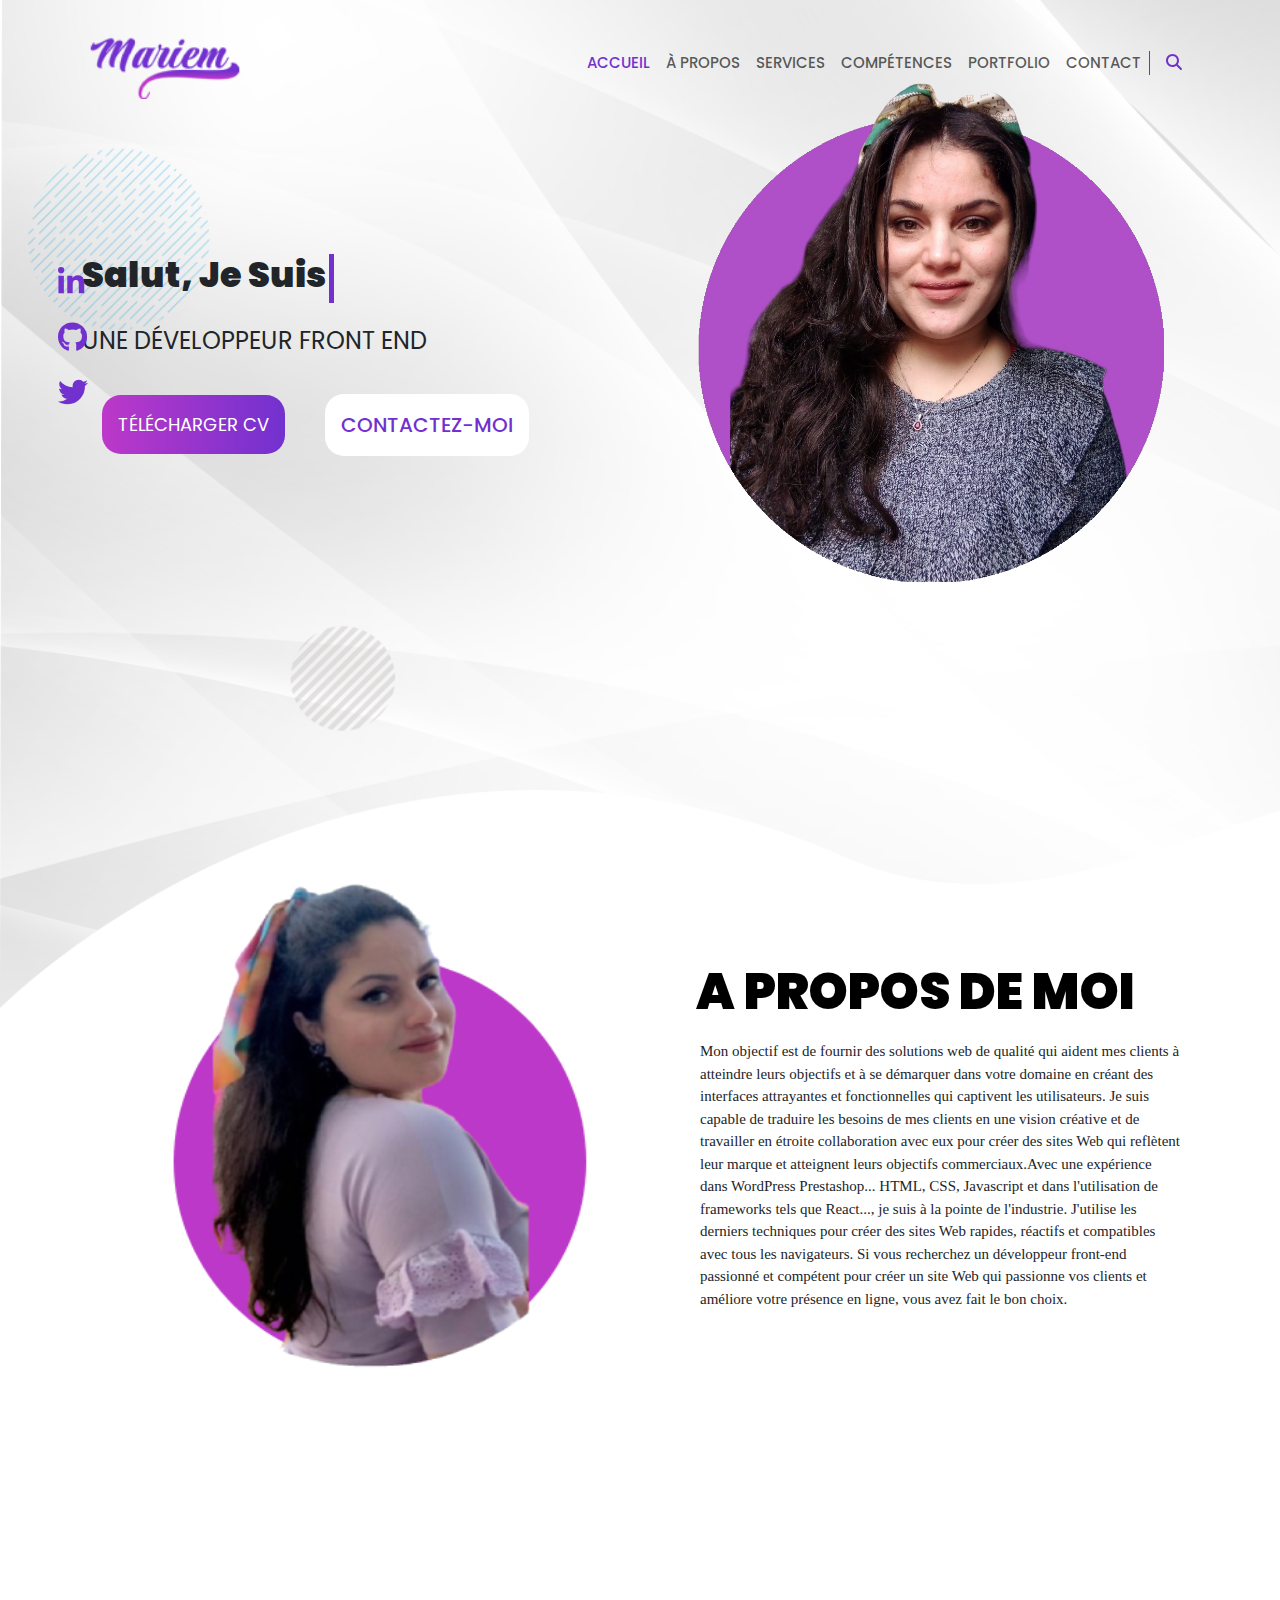
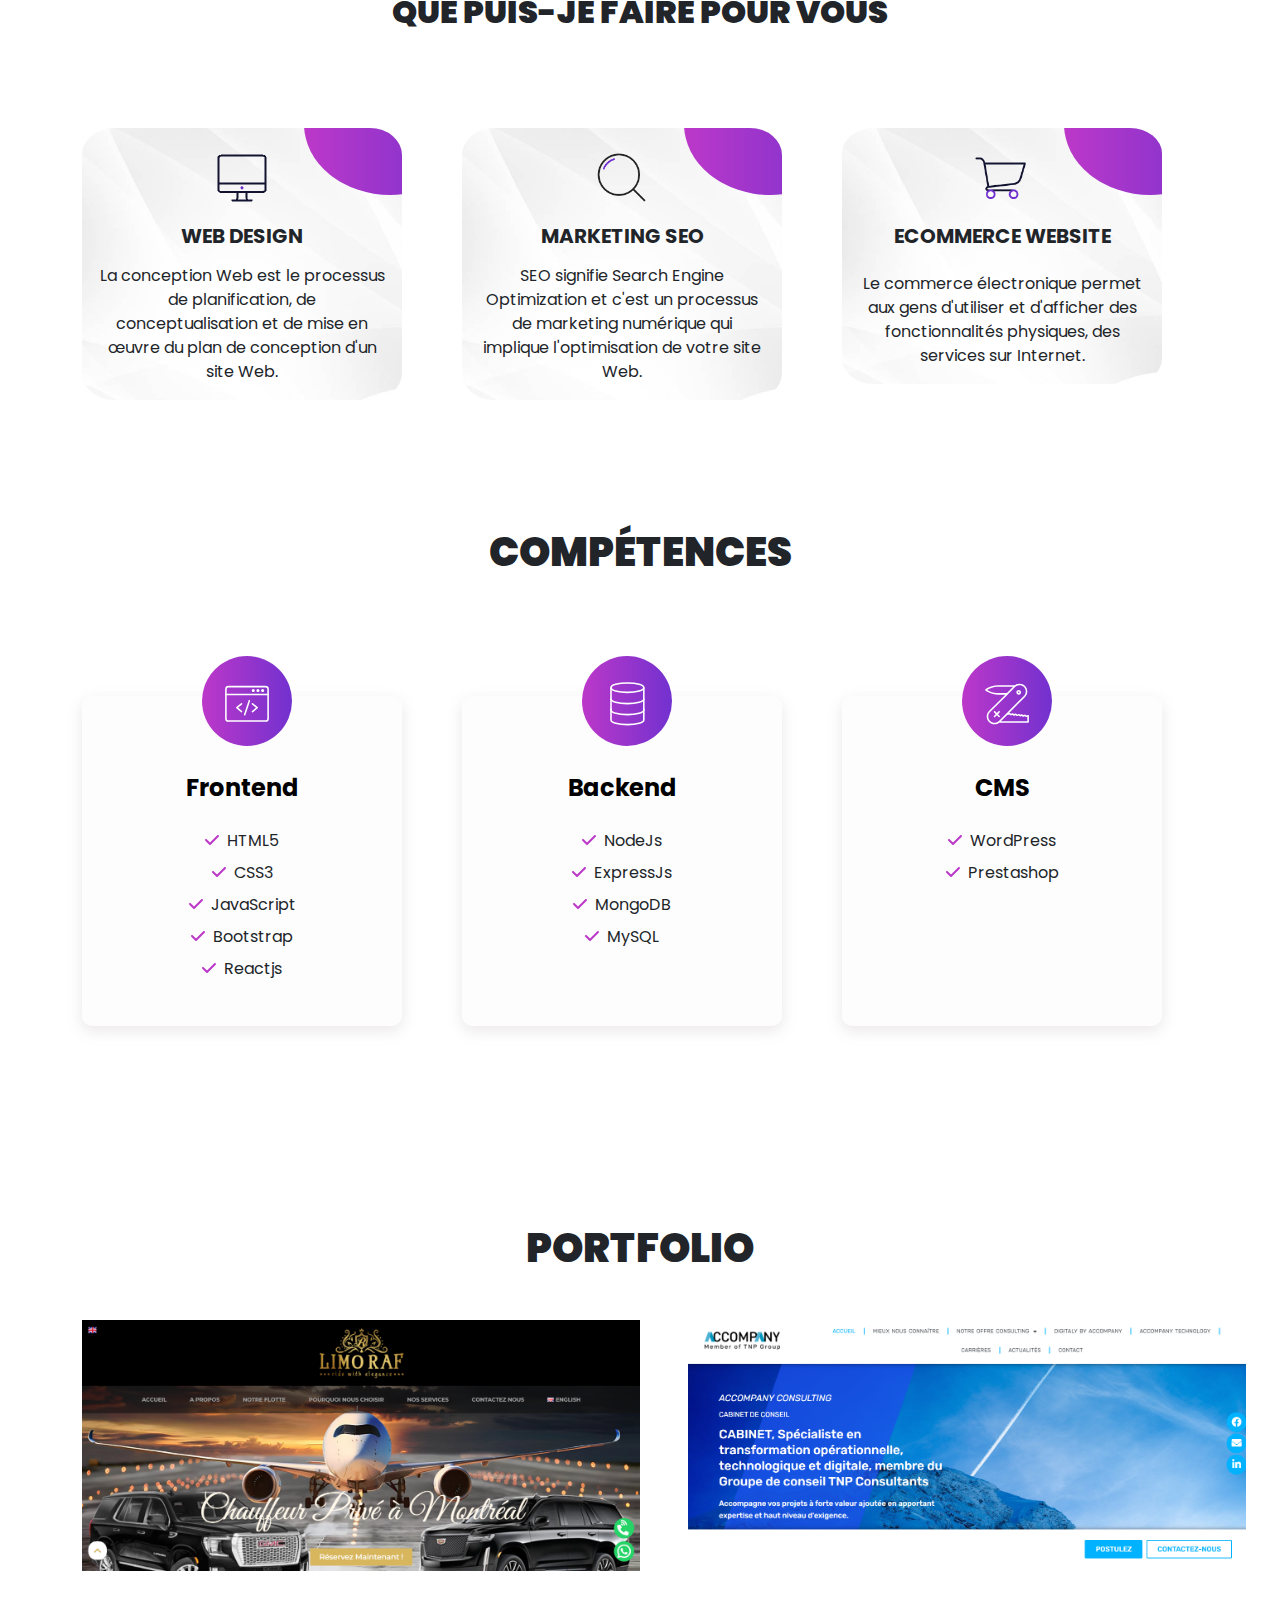
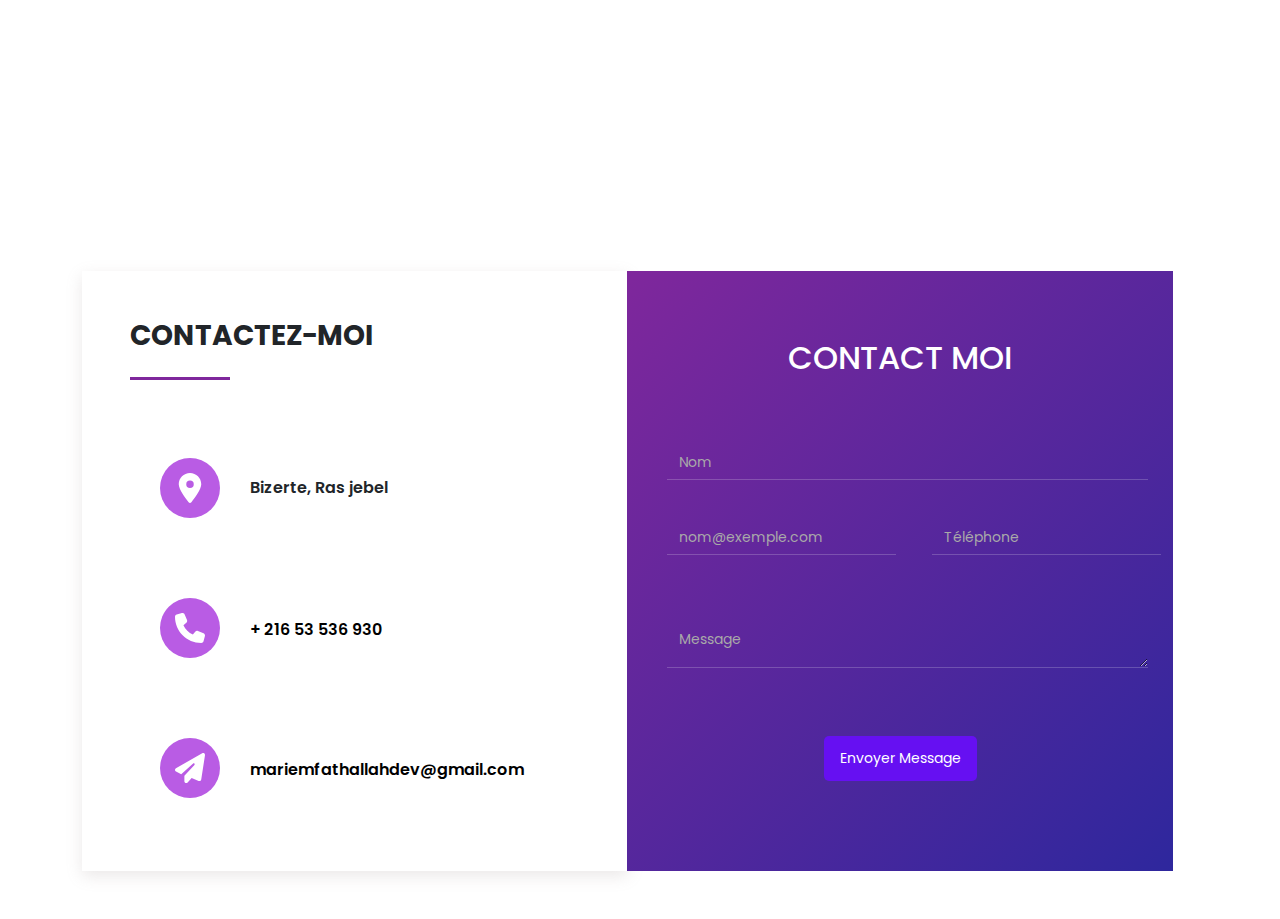
==== index.html @ 61303b33 "first commit" ====
<!DOCTYPE html>
<html lang="en">
  <head>
    <meta charset="UTF-8" />
    <meta name="viewport" content="width=device-width, initial-scale=1.0" />
    <title>Portfolio</title>
    <link rel="stylesheet" href="css//bootstrap.min.css" />
    <link rel="stylesheet" href="css/all.min.css" />
    <link rel="stylesheet" href="css/project.css" />
    <link rel="preconnect" href="https://fonts.googleapis.com" />
    <link rel="preconnect" href="https://fonts.gstatic.com" crossorigin />
    <link
      href="https://fonts.googleapis.com/css2?family=Poppins:ital,wght@0,100;0,200;0,300;0,400;0,500;0,600;0,700;0,800;0,900;1,100;1,200;1,300;1,400;1,500;1,600;1,700;1,800;1,900&family=Roboto:ital,wght@0,100;0,300;0,400;1,400&display=swap"
      rel="stylesheet"
    />

  </head>
  <body>
    <!--NavBar-->
    <div class="header">
      <nav class="navbar navbar-expand-lg">
        <div class="container">
          <a class="navbar-brand" href="#">
            <img src="images/logo_final.png" alt=""  width="161" />
          </a>
          <button
            class="navbar-toggler"
            type="button"
            data-bs-toggle="collapse"
            data-bs-target="#navbarSupportedContent"
            aria-controls="navbarSupportedContent"
            aria-expanded="false"
            aria-label="Toggle navigation"
          >
            <i class="fa-solid fa-bars"></i>
          </button>
          <div class="collapse navbar-collapse l-5" id="navbarSupportedContent">
            <ul class="navbar-nav ms-auto mb-2 mb-lg-0">
              <li class="nav-item">
                <a
                  class="nav-link active p-2-p-lg-3 text-uppercase"
                  aria-current="page"
                  href="index.html"
                  >accueil</a
                >
              </li>
              <li class="nav-item">
                <a class="nav-link p-2-p-lg-3 text-uppercase" href="#about-me">à propos</a>
              </li>
              <li class="nav-item">
                <a class="nav-link p-2-p-lg-3 text-uppercase" href="#services">services</a>
              </li>
              <li class="nav-item">
                <a class="nav-link p-2-p-lg-3 text-uppercase" href="#skills">compétences</a>
              </li>
              <li class="nav-item">
                <a class="nav-link p-2-p-lg-3 text-uppercase" href="#portfolio">Portfolio</a>
              </li>
              <li class="nav-item">
                <a class="nav-link p-2-p-lg-3 text-uppercase" href="#contact-me">Contact</a>
              </li>
            </ul>
            <div class="search ps-3 pe-3 d-none d-lg-block">
              <i class="fa-solid fa-magnifying-glass"></i>
            </div>
          </div>
        </div>
      </nav>
      <!--NavBar-->

      <!--Slider-->

      <div class="silder" id="slider">
        <div class="container">
          <div class="row">
            <div class="description col-md-6 col-lg-6">
              <!--ICONS-->
              <div class="icons-contact sticky-top d-grid">
                <a
                  href="https://www.linkedin.com/in/mariem-fathallah-b72839173/"
                >
                  <i class="fa-brands fa-linkedin-in"></i
                ></a>
                <a href="https://github.com/mariemfathallah">
                  <i class="fa-brands fa-github"></i
                ></a>
                <a href="https://twitter.com/FathallahM28973">
                  <i class="fa-brands fa-twitter"></i
                ></a>
              </div>
              <!--ICONS-->
              <h1>Salut, je suis <span class="my-name"></span></h1>

              <p class="fs-4">une développeur front end</p>
              <button class="btn btn-secondary p-3 bnt-1 text-uppercase" type="button">
           <a href="./downloads/CV_Mariem_Fathallah.pdf" style="color: #fff; text-decoration: none;">Télécharger CV</a>   
            
              </button>
              </button>
           <a href="#contact-me"><button class="btn bnt-primary p-3 bnt-3 m-3 text-uppercase" id="bnt-3">Contactez-moi</button></a>   
            </div>
 
            <div class="my-picture col-md-6 col-lg-6">
              <img
                src="images/278620055_326196456281540_969199824606695999_n.png"
                alt=""
                width="550"
              />
            </div>
          </div>
        </div>
      </div>
    </div>
    <!--Slider-->
   
    <div class="scrollTop" onclick="scrollToTop();"><i class="fa-solid fa-angle-up"></i></div>

     <!--About Me-->
    <div class="about-me" id="about-me">
      <div class="container">
        <div class="row">
          <div class="picture-about col-md-6 col-lg-6">
            <img
              src="images/image55.png"
              alt=""
              width="550"
            />
          </div>
          <div class="description-about col-md-6 col-lg-6">
            <h1 class="m-4">A PROPOS DE MOI</h1>
            <p class="m-5">
              Mon objectif est de fournir des solutions web de qualité qui aident mes clients à atteindre leurs objectifs et à se démarquer dans votre domaine en créant des interfaces attrayantes et fonctionnelles qui captivent les utilisateurs. Je suis capable de traduire les besoins de mes clients en une vision créative et de travailler en étroite collaboration avec eux pour créer des sites Web qui reflètent leur marque et atteignent leurs objectifs commerciaux.Avec une  expérience dans WordPress Prestashop... HTML, CSS, Javascript et dans l'utilisation de frameworks tels que React..., je suis à la pointe de l'industrie. J'utilise les derniers techniques pour créer des sites Web rapides, réactifs et compatibles avec tous les navigateurs. Si vous recherchez un développeur front-end passionné et compétent pour créer un site Web qui passionne vos clients et améliore votre présence en ligne, vous avez fait le bon choix.

            </p>
          </div>
        </div>
      </div>
    </div>
    <!--About Me-->


    
<!--SERVICES-->
<div class="services" id="services">
  <div class="container mb-5" style="bottom: 80px !important;position: relative;">
    <div class="row">
      <h2 class="my-skills text-center text-uppercase p-5 mt-5 mb-5">Que puis-je faire pour vous</h2>
      <div class="col-md-6 col-lg-4">
        <div class="card " style="width: 20rem;">

    <img class="gif-icon img-fluid mx-auto d-block"   src="images/icon1.gif" width="60">
  <div class="card-body">
    <div class="ag-courses-item_bg"> </div>
    <h5 class="card-title text-uppercase fw-bold text-center mb-3">web design</h5>
    <p class="card-text text-center">La conception Web est le processus de planification, de conceptualisation et de mise en œuvre du plan de conception d'un site Web.</p>
   </div>
  </div>
        
      </div>
 
      <div class="col-md-6 col-lg-4">
        <div class="card" style="width: 20rem;">
         <img src="images/icon2.gif" class="gif-icon img-fluid mx-auto d-block"   alt="" width="60">
          
          <div class="card-body">
            <div class="ag-courses-item_bg"></div>
            <h5 class="card-title text-uppercase fw-bold text-center mb-3 "> marketing seo</h5>
            <p class="card-text text-center">SEO signifie Search Engine Optimization et c'est un processus de marketing numérique qui implique l'optimisation de votre site Web.</p>
   
          </div>
        </div>
        
      </div>

      <div class="col-md-6 col-lg-4">
        <div class="card" style="width: 20rem;">
          <img src="images/icon3.gif" class="gif-icon img-fluid mx-auto d-block"   alt="" width="60">
          
          <div class="card-body">
            <div class="ag-courses-item_bg"></div>
            <h5 class="card-title text-uppercase fw-bold text-center mb-4">ecommerce website</h5>
            <p class="card-text text-center">Le commerce électronique permet aux gens d'utiliser et d'afficher des fonctionnalités physiques, des services sur Internet.</p>
   
          </div>
        </div>
        
      </div>
 
    </div>
  </div>
</div>
<!--SERVICES-->



    <!--SKILLS-->
    <div class="container" id="skills" style="bottom: 150px !important;position: relative;" >
      <div class="row text-center align-items-center justify-content-center">
      <h1 class="my-skills mb-5">COMPÉTENCES</h1>
  <div class="col-md-6 col-lg-4 mt-4">
    <div class="skills mt-5 mb-5">
      <div class="icon-holder position-relative">
        <img class="skills-icon" src="images/frontend-icon.svg">

      </div>
      <h4 class="skills-cat text-center mb-3 mt-5">Frontend</h4>
      <ul class="skills-list list-unstyled">
        <li class="mb-2"><svg class="svg-inline--fa fa-check me-2" aria-hidden="true" focusable="false" data-prefix="fas" data-icon="check" role="img" xmlns="http://www.w3.org/2000/svg" viewBox="0 0 448 512" data-fa-i2svg=""><path fill="currentColor" d="M438.6 105.4c12.5 12.5 12.5 32.8 0 45.3l-256 256c-12.5 12.5-32.8 12.5-45.3 0l-128-128c-12.5-12.5-12.5-32.8 0-45.3s32.8-12.5 45.3 0L160 338.7 393.4 105.4c12.5-12.5 32.8-12.5 45.3 0z"></path></svg>HTML5</li>
        <li class="mb-2"><svg class="svg-inline--fa fa-check me-2" aria-hidden="true" focusable="false" data-prefix="fas" data-icon="check" role="img" xmlns="http://www.w3.org/2000/svg" viewBox="0 0 448 512" data-fa-i2svg=""><path fill="currentColor" d="M438.6 105.4c12.5 12.5 12.5 32.8 0 45.3l-256 256c-12.5 12.5-32.8 12.5-45.3 0l-128-128c-12.5-12.5-12.5-32.8 0-45.3s32.8-12.5 45.3 0L160 338.7 393.4 105.4c12.5-12.5 32.8-12.5 45.3 0z"></path></svg>CSS3</li>
        <li class="mb-2"><svg class="svg-inline--fa fa-check me-2" aria-hidden="true" focusable="false" data-prefix="fas" data-icon="check" role="img" xmlns="http://www.w3.org/2000/svg" viewBox="0 0 448 512" data-fa-i2svg=""><path fill="currentColor" d="M438.6 105.4c12.5 12.5 12.5 32.8 0 45.3l-256 256c-12.5 12.5-32.8 12.5-45.3 0l-128-128c-12.5-12.5-12.5-32.8 0-45.3s32.8-12.5 45.3 0L160 338.7 393.4 105.4c12.5-12.5 32.8-12.5 45.3 0z"></path></svg>JavaScript</li>							        
        <li class="mb-2"><svg class="svg-inline--fa fa-check me-2" aria-hidden="true" focusable="false" data-prefix="fas" data-icon="check" role="img" xmlns="http://www.w3.org/2000/svg" viewBox="0 0 448 512" data-fa-i2svg=""><path fill="currentColor" d="M438.6 105.4c12.5 12.5 12.5 32.8 0 45.3l-256 256c-12.5 12.5-32.8 12.5-45.3 0l-128-128c-12.5-12.5-12.5-32.8 0-45.3s32.8-12.5 45.3 0L160 338.7 393.4 105.4c12.5-12.5 32.8-12.5 45.3 0z"></path></svg>Bootstrap</li>
        <li class="mb-2"><svg class="svg-inline--fa fa-check me-2" aria-hidden="true" focusable="false" data-prefix="fas" data-icon="check" role="img" xmlns="http://www.w3.org/2000/svg" viewBox="0 0 448 512" data-fa-i2svg=""><path fill="currentColor" d="M438.6 105.4c12.5 12.5 12.5 32.8 0 45.3l-256 256c-12.5 12.5-32.8 12.5-45.3 0l-128-128c-12.5-12.5-12.5-32.8 0-45.3s32.8-12.5 45.3 0L160 338.7 393.4 105.4c12.5-12.5 32.8-12.5 45.3 0z"></path></svg>Reactjs</li>
      </ul>
    </div>

  </div>

  <div class="col-md-6 col-lg-4 mt-4">

    <div class="skills mt-5 mb-5">
      <div class="icon-holder position-relative">
        <img class="skills-icon" src="images/backend-icon.svg">

      </div>
      <h4 class="skills-cat text-center mb-3 mt-5">Backend</h4>
      <ul class="skills-list list-unstyled">
        <li class="mb-2"><svg class="svg-inline--fa fa-check me-2" aria-hidden="true" focusable="false" data-prefix="fas" data-icon="check" role="img" xmlns="http://www.w3.org/2000/svg" viewBox="0 0 448 512" data-fa-i2svg=""><path fill="currentColor" d="M438.6 105.4c12.5 12.5 12.5 32.8 0 45.3l-256 256c-12.5 12.5-32.8 12.5-45.3 0l-128-128c-12.5-12.5-12.5-32.8 0-45.3s32.8-12.5 45.3 0L160 338.7 393.4 105.4c12.5-12.5 32.8-12.5 45.3 0z"></path></svg>NodeJs</li>
        <li class="mb-2"><svg class="svg-inline--fa fa-check me-2" aria-hidden="true" focusable="false" data-prefix="fas" data-icon="check" role="img" xmlns="http://www.w3.org/2000/svg" viewBox="0 0 448 512" data-fa-i2svg=""><path fill="currentColor" d="M438.6 105.4c12.5 12.5 12.5 32.8 0 45.3l-256 256c-12.5 12.5-32.8 12.5-45.3 0l-128-128c-12.5-12.5-12.5-32.8 0-45.3s32.8-12.5 45.3 0L160 338.7 393.4 105.4c12.5-12.5 32.8-12.5 45.3 0z"></path></svg>ExpressJs</li>
        <li class="mb-2"><svg class="svg-inline--fa fa-check me-2" aria-hidden="true" focusable="false" data-prefix="fas" data-icon="check" role="img" xmlns="http://www.w3.org/2000/svg" viewBox="0 0 448 512" data-fa-i2svg=""><path fill="currentColor" d="M438.6 105.4c12.5 12.5 12.5 32.8 0 45.3l-256 256c-12.5 12.5-32.8 12.5-45.3 0l-128-128c-12.5-12.5-12.5-32.8 0-45.3s32.8-12.5 45.3 0L160 338.7 393.4 105.4c12.5-12.5 32.8-12.5 45.3 0z"></path></svg>MongoDB</li>							        
        <li class="mb-2"><svg class="svg-inline--fa fa-check me-2" aria-hidden="true" focusable="false" data-prefix="fas" data-icon="check" role="img" xmlns="http://www.w3.org/2000/svg" viewBox="0 0 448 512" data-fa-i2svg=""><path fill="currentColor" d="M438.6 105.4c12.5 12.5 12.5 32.8 0 45.3l-256 256c-12.5 12.5-32.8 12.5-45.3 0l-128-128c-12.5-12.5-12.5-32.8 0-45.3s32.8-12.5 45.3 0L160 338.7 393.4 105.4c12.5-12.5 32.8-12.5 45.3 0z"></path></svg>MySQL</li>

      </ul>
    </div>
  </div>

  <div class="col-md-6 col-lg-4 mt-4">
    <div class="skills mt-5 mb-5">
      <div class="icon-holder position-relative">
        <img class="skills-icon" src="images/other-skills-icon.svg">

      </div>
      <h4 class="skills-cat text-center mb-3 mt-5 ">CMS</h4>
      <ul class="skills-list list-unstyled">
        <li class="mb-2"><svg class="svg-inline--fa fa-check me-2" aria-hidden="true" focusable="false" data-prefix="fas" data-icon="check" role="img" xmlns="http://www.w3.org/2000/svg" viewBox="0 0 448 512" data-fa-i2svg=""><path fill="currentColor" d="M438.6 105.4c12.5 12.5 12.5 32.8 0 45.3l-256 256c-12.5 12.5-32.8 12.5-45.3 0l-128-128c-12.5-12.5-12.5-32.8 0-45.3s32.8-12.5 45.3 0L160 338.7 393.4 105.4c12.5-12.5 32.8-12.5 45.3 0z"></path></svg>WordPress</li>
        <li class="mb-2"><svg class="svg-inline--fa fa-check me-2" aria-hidden="true" focusable="false" data-prefix="fas" data-icon="check" role="img" xmlns="http://www.w3.org/2000/svg" viewBox="0 0 448 512" data-fa-i2svg=""><path fill="currentColor" d="M438.6 105.4c12.5 12.5 12.5 32.8 0 45.3l-256 256c-12.5 12.5-32.8 12.5-45.3 0l-128-128c-12.5-12.5-12.5-32.8 0-45.3s32.8-12.5 45.3 0L160 338.7 393.4 105.4c12.5-12.5 32.8-12.5 45.3 0z"></path></svg>Prestashop</li>


      </ul>
    </div>

  </div>
      </div>

    </div>

    <!--SKILLS-->

  <!--PORTFOLIO-->

  <div class="container mb-5  align-items-center" id="portfolio" style="bottom: 150px;position: relative;">
    <div class="row">
      <h1 class="my-skills mb-5 text-center">PORTFOLIO</h1>
      <div class="box d-flex gap-5">

        <div class="col-md-6 col-lg-6">


        <img class="img-fluid" src="images/project1.PNG" alt="" width="100%"  id="project1">
  
        <a href="https://limoraf.com/fr/?fbclid=IwAR0uuNiwxlmb_lP0d-OE7kXXNz07jOr0rDp7_5lvtCOXqFCtiTEE9JmsWN4">
        <div class="content">
          <h1>LIMO RAF</h1>
          <p>Site réalisé sous WordPress</p>
        </div>
      </a>
      </div>

    <div class="col-md-6 col-lg-6 align-items-center">
  
        <img class="img-fluid" src="images/project2.PNG" alt="" width="100%" id="project2">

     
        <a href="https://www.accompanyconsulting.net/?fbclid=IwAR361tz-uXUU726zqMKP0qe5p0ZTXSWleG0Pqg0SgDVd8OfH41-h4R3Cv1M">
      <div class="content">
        <h1>ACCOMPANY CONSULTING</h1>
        <p>Site réalisé sous WordPress</p>
      </div>
      </a>
      </div>
      </div>
  
  </div>
    </div>
  </div>
  <!--PORTFOLIO-->
    <!--CONTACT ========-->
<section style="margin-top: 150px;" id="contact-me">
  <div class="container mt-5 mb-5" >
    <div class="row">
        <div class="col-md-6 d-flex align-items-stretch m-0">
          <div class="info-wrap w-100 p-lg-5 p-4 img">
            <h3 class="text-uppercase fw-bold">CONTACTEZ-MOI</h3>
          <div class="hr mt-4"></div>
            <div class="dbox w-100 d-flex align-items-start mt-5">
              <div class="icon d-flex align-items-center justify-content-center">
                <span class="fa-solid fa-location-dot"></span>
              </div>
              <div class="text mt-5">
                <p style=" font-weight: 600;">Bizerte, Ras jebel</p>
              </div>
            </div>
            <div class="dbox w-100 d-flex align-items-center">
              <div class="icon d-flex align-items-center justify-content-center">
                <span class="fa fa-phone"></span>
              </div>
              <div class="text pl-3">
                <p><a href="tel://53536930">+ 216 53 536 930</a></p>
              </div>
            </div>
            <div class="dbox w-100 d-flex align-items-center">
              <div class="icon d-flex align-items-center justify-content-center">
                <span class="fa fa-paper-plane"></span>
              </div>
              <div class="text pl-3">
                <p> <a href="mailto:mariemfathallahdev@gmail.com">mariemfathallahdev@gmail.com</a></p>
              </div>
            </div>
       
          </div>
        </div>
 
      <div class="col" >

        <form class="needs-validation" id="contact_form" name="contact_form" method="POST"   novalidate>

          <div class="mt-5 row">
             <h2 class="text-uppercase align-items-center text-center" style="color: #fff;">Contact moi</h2>
             <input type="hidden" name="access_key" value="abcc6070-3b10-4c4a-adc2-d745fe04beac">
              <div class="col mt-5" style="margin-top: 40px !important">
              
 <input type="text" required maxlength="50" 
 class="form-control"   name="name" placeholder="Nom" value="" autocomplete="off">
 <div class="invalid-feedback">
  S'il vous plaît entrez votre nom
</div>
              </div>
          </div>
          <div class="mb-5 row">
              <div class="col">
<input type="email" required maxlength="50" class="form-control" id="email_addr" name="email"
  placeholder="nom@exemple.com" value="" autocomplete="off">
<div class="invalid-feedback">
 S'il vous plaît entrez votre Email
</div>
</div>
<div class="col">
<input type="tel" required maxlength="50" class="form-control" id="phone_input" name="Phone"
         placeholder="Téléphone" value="" autocomplete="off">
         <div class="invalid-feedback">
           S'il vous plaît entrez votre téléphone
         </div>
              </div>
          </div>
          <div class="mb-5">
<textarea class="form-control" id="message" name="message" rows="10"  style="height: 45px" placeholder="Message" required value=""></textarea>
<div class="invalid-feedback text-start">
  S'il vous plaît entrez un message
</div>
          </div>
          <div class="d-flex justify-content-center align-content-center">
          <button type="submit"  class="btn btn-primary align-items-center">
            Envoyer Message
            </button>
            <div id="result"></div>
          </div>
      </form> 
      </div>
    </div>
  </div>
</section>
    
    <!--CONTACT ========-->








    <script src="js/bootstrap.bundle.min.js"></script>
    <script src="js/all.min.js"></script>

    <script type="text/javascript">

/* ======= SCROLL TO TOP ======*/
      window.addEventListener('scroll',function(){
        var scroll =  document.querySelector('.scrollTop')
        scroll.classList.toggle('active', window.scrollY >  500)
 })

 function scrollToTop(){
          window.scrollTo({
            top: 0,
            behavior: 'smooth'
          })
        }
/* ======= SCROLL TO TOP ======*/


/* VALIDATION BOOTSTRAP */
// Example starter JavaScript for disabling form submissions if there are invalid fields
(function () {
  'use strict'

  // Fetch all the forms we want to apply custom Bootstrap validation styles to
  var forms = document.querySelectorAll('.needs-validation')

  // Loop over them and prevent submission
  Array.prototype.slice.call(forms)
    .forEach(function (form) {
      form.addEventListener('submit', function (event) {
        if (!form.checkValidity()) {
          event.preventDefault()
          event.stopPropagation()
        }

        form.classList.add('was-validated')
      }, false)
    })
})()
/* VALIDATION BOOTSTRAP */


const form = document.getElementById('contact_form');
const result = document.getElementById('result');

form.addEventListener('submit', function(e) {
    const formData = new FormData(form);
    e.preventDefault();

    const object = Object.fromEntries(formData);
    const json = JSON.stringify(object);

    result.innerHTML = "S'il vous plaît, attendez..."

    fetch('https://api.web3forms.com/submit', {
            method: 'POST',
            headers: {
                'Content-Type': 'application/json',
                'Accept': 'application/json'
            },
            body: json
        })
        .then(async (response) => {
            let json = await response.json();
            if (response.status == 200) {
              result.innerHTML = json.message;
                alert('Votre message a été envoyé avec succès')
            } else {
                console.log(response);
                result.innerHTML = json.message;
            }
        })
        .catch(error => {
            console.log(error);
            result.innerHTML = "Something went wrong!";
        })
        .then(function() {
            form.reset();
            setTimeout(() => {
                result.style.display = "none";
            }, 3000);
        });
});
    </script>

  </body>
</html>
---- css/project.css ----
:root {
  --dark-color: #ffff;
  --color: #7231cf;
  --primary-color: #edf2fc;
  --secondary-color: #212121;
}
.dark-theme {
  --primary-color: #edf2fc;
  --secondary-color: #212121;
}

body {
  font-family: "Poppins", sans-serif;
}
/* start NavBar*/
nav.navbar.navbar-expand-lg {
  padding-bottom: 55px;
  height: 173px;
}
.navbar .navbar-nav .nav-link {
  font-size: 15px;
  font-weight: 500;
}
.navbar .navbar-nav .nav-link.active,
.navbar .navbar-nav .nav-link:focus,
.navbar .navbar-nav .nav-link:hover {
  color: #7231cf;
}
.navbar .search {
  border-left: 1px solid var(--color);
}
.navbar .search svg {
  color: var(--color);
}
.navbar .navbar-toggler {
  color: #7231cf;
  font-size: 25px;
  border-color: #7231cf;
}
.navbar .navbar-toggler:focus {
  box-shadow: none;
}
.navbar .navbar-toggler[aria-expanded="true"] {
  color: #7231cf;
}
/* end NavBar*/

/*slider*/
.header {
  background-image: url(../images/bg.png) !important;
  min-height: calc(120vh - 72px);
  background-size: cover;
  background-repeat: no-repeat;

  justify-content: center;
  align-items: center;
}

.my-picture img {
  -webkit-animation: movebounce2 2s linear infinite;
  animation: movebounce2 2s linear infinite;
  position: relative;
  bottom: 100px;
}
@keyframes movebounce2 {
  0% {
    transform: translate(0px);
  }
  50% {
    transform: translateY(30px);
  }
  100% {
    transform: translateY(0px);
  }
}

p.fs-4 {
  padding-top: 19px;
}

.description h1 {
  font-size: 35px;
  font-weight: 900 !important;
  text-transform: capitalize;
  font-weight: 600;
}
.description p {
  text-transform: uppercase;
  font-size: 20px;
  font-weight: 500px;
}
button.btn-secondary {
  background: linear-gradient(to right, #bc38c9 0%, #7231cf 100%) !important;
  border: none;
  border-radius: 19px;
  font-family: "krub";
  font-size: 20px;
}
button.bnt-primary {
  background-color: #ffff;
  border-radius: 19px;
  font-family: "krub";
  font-size: 20px;
}
.my-name {
  position: relative;
}
.my-name::before {
  content: "";
  color: #7231cf;
  animation: words 2.5s infinite;
}
.my-name::after {
  content: "";
  position: absolute;
  width: 5px;
  height: 100%;
  background-color: #7231cf;
  border-left: 2px solid #7231cf;
  right: -8px;
  animation: cursor 0.5s infinite;
}
@keyframes cursor {
  to {
    border-left: 2px solid #0c0b0b;
  }
}
@keyframes words {
  0%,
  27.3488% {
    content: "";
  }

  1.1395%,
  26.2093% {
    content: "F";
  }
  2.2791%,
  25.0698% {
    content: "Fa";
  }
  3.4186%,
  23.9302% {
    content: "Fat";
  }
  4.5581%,
  22.7907% {
    content: "Fatha";
  }
  5.6977%,
  21.6512% {
    content: "Fathal";
  }
  6.8372%,
  20.5116% {
    content: "Fathallah Mariem";
  }
}
button.btn.btn-secondary.p-3.bnt-1 {
  font-family: 'Poppins';
  font-size: 18px;
}
button.btn.bnt-primary.p-3.bnt-3.m-3 {
  font-weight: 500;
  font-family: 'Poppins';
  font-size: 15px;
  color: #7231cf !important;
  font-size: 20px !important;
  
}
.description.col-md-6.col-lg-6 {
  padding-top: 81px;
}
.icons-contact {
  margin: 40px;
  gap: 10px;
  position: fixed;
  top: 220px;
  right: 150px;
  font-size: 30px;
  right: 90% !important;
  color: #bc38c9;
}
.icons-contact a {
  color: #7231cf;
}
.icons-contact .fa-linkedin-in:hover,
.fa-github:hover,
.fa-twitter :hover {
  color: #bc38c9
}
/*slider*/

/*About me*/
.picture-about img {
  position: relative;
  bottom: 160px;
}
.description-about p {
  font-family: "krub";
  font-size: 15px;
  font-weight: 500;
  justify-content: center;
  width: 30rem;
  align-items: center;
  margin-bottom: 1rem;
  position: relative;
  bottom: 100px;
}
.gif-icon{

  margin-top: 20px;
}
.description-about h1 {
  color: #000000 !important;
  font-size: 50px;
  font-family: "Poppins";
  font-weight: 900;
  position: relative;
  left: 20px;
  bottom: 70px;
}

/*About me*/

/*SKILLS*/
.skills {
  background-color: #fdfdfd;
  border-radius: 10px;
  padding: 20px;
  width: 320px;
  height: 330px;
  box-shadow: 0 5px 15px rgba(155, 140, 140, 0.2);
}
.skills:hover {
  transform: translateY(-10%);
  box-shadow: 0 5px 15px rgba(155, 140, 140, 0.2);
}
.icon-holder {
  position: absolute;
  font-size: 40px;
  background: linear-gradient(to right, #BC38C9 0%, #7231CF 100%);
  border-radius: 50%;
  width: 90px;
  align-items: center;
  justify-content: center;
  height: 90px;
  padding: 15px;
  bottom: 60px;
  left: 100px;
}
.skills-cat {
  position: relative;
  align-items: center;
  justify-content: center;
  bottom: 80px;
  color: #000000;
  font-weight: 700;
}
.skills-list {
  position: relative;
  bottom: 70px;
  justify-content: center;
  align-items: center;
  text-align: center;
}
.skills-list svg {
  color: #bc38c9;
}
.my-skills {
  font-family: "Poppins", sans-serif;

  font-weight: 900;
  margin-top: 150px;
}

/*SKILLS*/

.scrollTop {
  position: fixed;
  bottom: 40px;
  color: #0c0b0b;
  background-color: #fff;
  right: 40px;
  width: 55px;
  height: 55px;
  border-radius: 50%;
  align-items: center;
  justify-content: center;
  padding: 15px;
  font-size: 30px;
  cursor: pointer;
  z-index: 100000;
  visibility: hidden;
  opacity: 0;
}
.scrollTop .fa-angle-up {
  position: relative;
  bottom: 10px;
}
.scrollTop.active {
  visibility: visible;
  opacity: 1;
  bottom: 40px;
}

/*SERVICES*/

.icon {
  font-size: 50px;
  margin: 20px;
  padding: 10px;
}
.card {
  background-image: url(../images/image15.jpg);
  background-repeat: no-repeat;
  background-size: cover;
  background-position: center;
  overflow: hidden;
  border: none;
  border-radius: 10%;
width: 100%;
  background-color: #f0f0f0;
  z-index: 1;
}

.ag-courses-item_bg {
  height: 142px;
  width: 173px;
  z-index: 0;
  position: absolute;
  top: -75px;
  right: -75px;
  background: linear-gradient(to right, #BC38C9 0%, #7231CF 100%) !important;
  border-radius: 50%;
  -webkit-transition: all 0.5s ease;
  -o-transition: all 0.5s ease;
  transition: all 0.5s ease;
}
.card:hover .ag-courses-item_bg {
  -webkit-transform: scale(10);
  -ms-transform: scale(10);
  transform: scale(10);


}
.card:hover h5{
  color: #fff !important;
  z-index: 1!important;
  transform: translateY(20px);
  font-size: 25px;
}

/*SERVICES*/

/*PORTFOLIO*/

.content{
width:560px;
height:250px;
top:245px;
position: absolute;
background-color: rgba(0, 0, 0, 0.6);
display: flex;
justify-content: center;
align-items: center;
flex-direction: column;
opacity: 0;
transition: 0.6s;
}

.content:hover{
  opacity: 1;
  color: #ffff;

}

/*PORTFOLIO*/








/*CONTACT*/
.icon .fa-location-dot,
.fa-phone,
.fa-paper-plane {
  width: 30px;
  height: 30px;
  background-color: #b95ce4;
  border-radius: 50%;
  margin: 0 auto;
  color: #fff;
  margin-bottom: 20px;
  padding: 15px;
}
.icon .fa-location-dot:hover,
.fa-phone:hover,
.fa-paper-plane:hover {
  background-color: #fff;
  color: #b95ce4;
}
.text a {
  text-decoration: none;
  color: black !important;
  font-weight: 600;
}


.hr {
  border-top: 3px solid #7f279c !important;
  width: 100px;
}
#contact_form {
  background: #7f279c;
  background: -moz-linear-gradient(-45deg, #7f279c 0%, #2e279d 100%);
  height: 600px;
  background: -webkit-linear-gradient(-45deg, #7f279c 0%, #2e279d 100%);
  background: -o-linear-gradient(-45deg, #7f279c 0%, #2e279d 100%);
  background: -ms-linear-gradient(-45deg, #7f279c 0%, #2e279d 100%);
  background: -webkit-linear-gradient(315deg, #7f279c 0%, #2e279d 100%);
  background: -o-linear-gradient(315deg, #7f279c 0%, #2e279d 100%);
  background: linear-gradient(135deg, #7f279c 0%, #2e279d 100%);
  padding: 20px;
  position: relative;
  right: 25px;

 

}
.info-wrap {
  background-color: #fff;
  box-shadow: 0 5px 15px rgba(155, 140, 140, 0.2);
  height: 600px;
}

.form-control {
  background-color: transparent;
  border: none;
  border-bottom: 1px solid rgba(255, 255, 255, 0.2);
  height: calc(1.5em + 0.75rem + 2px);
  color: rgba(255, 255, 255, 0.8) !important;
  font-size: 14px;
  border-radius: 0px;
  -webkit-box-shadow: none !important;
  box-shadow: none !important;
  width: 95%;
  margin: 20px;
}
.btn {
  padding: 12px 16px;
  cursor: pointer;
  border-width: 1px;
  border-radius: 5px;
  font-size: 14px;
  font-weight: 700;
  border: none;
  position: relative;
  font-weight: 400;
  color: #fff;
  background-color: #6610f2;
  text-align: center;

  margin: 20px;
}
.btn:hover {
  color: #fff;
  background-color: transparent;
  border: 1px solid #fff;
  font-weight: 600;
}

input[type="text"],
input[type="tel"],
input[type="email"],
textarea {
  background-color: transparent !important;
}
input:active{
  background-color: transparent !important;
  transform: scale(0.9); 
}

::placeholder {
  color: #a9a9a9 !important;
}
.form-control:focus{
  border-bottom: 1px solid rgba(255, 255, 255, 0.2);
}
/*CONTACT*/


@media only screen and (max-width: 750px) {
  .description h1,
  p,
  button {
    position: relative !important;
    bottom: 50px !important;
    left: 40px;
  }
  .description button, #bnt-3{
    font-size: 13px !important;
    align-items: center !important;
    justify-content: center !important;
    width: 150px !important;
    display: inline-block !important;
    font-weight: 500 !important;
  }

  .description h1{
    font-size: 20px !important;
  }

  .icons-contact {
    position: relative;
    left: -35px;
    font-size: 20px;
    top: 100px !important;
  }
  .picture-about img {
    visibility: hidden;
  }
  .my-picture img {
    position: relative !important;
    bottom: 40px !important;
    width: 100%;
    align-items: center;
    justify-content: center;
  }
  .description-about h1 {
    font-size: 40px;
    bottom: 200px;
  }
  .description-about p {
    position: relative;
    bottom: 200px !important;
    width: 100%;
    text-align: center;
    position: relative;
float: right;
    font-size: 14px;
  }
.card{
  padding: 30px;
}
.box img{
  width: 100% !important;
}
.content{
  width:230px !important;
  height:97px !important;
  top:245px;
  position: absolute !important;
  background-color: rgba(0, 0, 0, 0.6);
  display: flex !important;
  justify-content: center !important;
  align-items: center;
  flex-direction: column !important;
  opacity: 0;
  transition: 0.6s;
  }
  .content h1{
    font-size: 10px;
  text-align: center !important;
    gap: 10p;

  }
  .content p{
    text-align: center !important;
    position: relative !important; 
    margin-right: 60px !important;
    top: 10px;
  }
  
  .content:hover{
    opacity: 1 !important;
    color: #ffff !important;
  
  }

  .card img{
    width: 50px!important;
  }
  .card{
 
    justify-content: center !important;
    margin: 10px;
  }
  .card-body p{
    position: relative !important;
    top:20px !important;
    text-align: center !important;
    justify-content: center !important;

  }
  #contact_form{
    position: relative;
   right: 2px 
  }


}
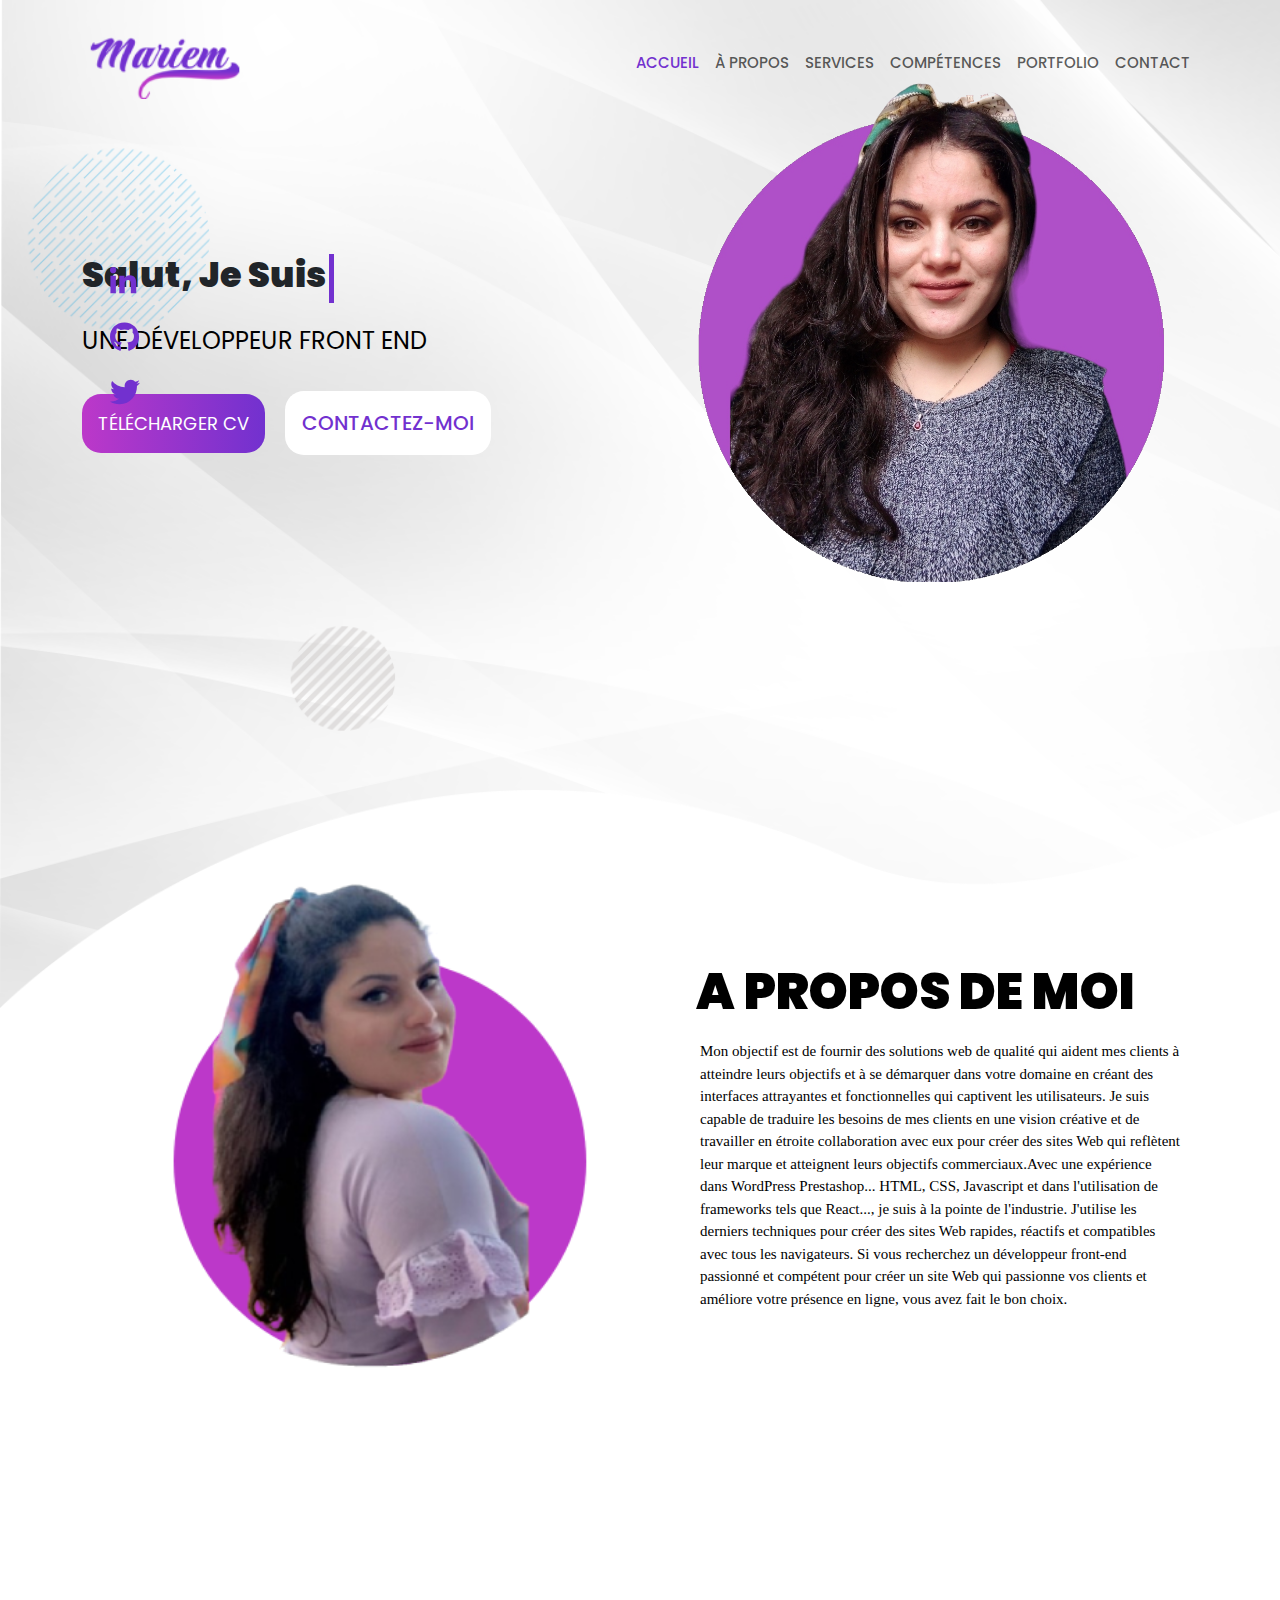
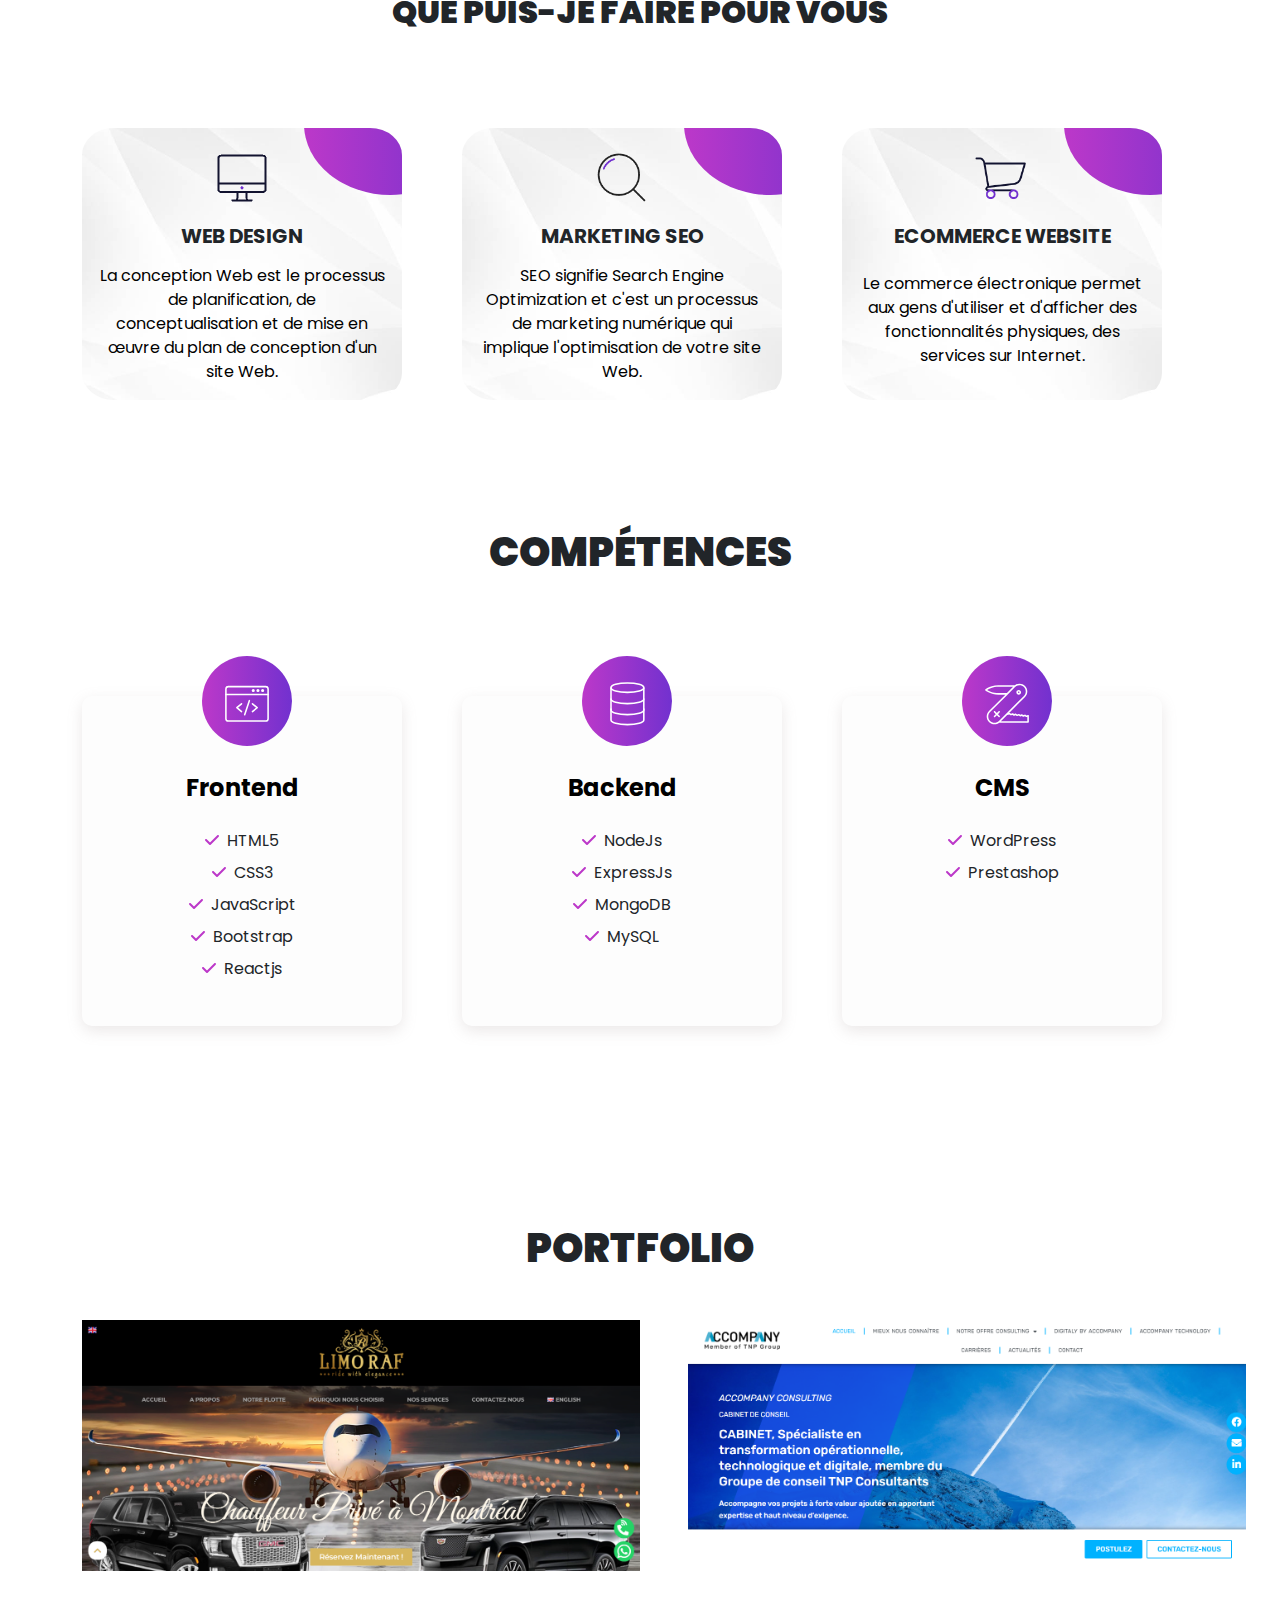
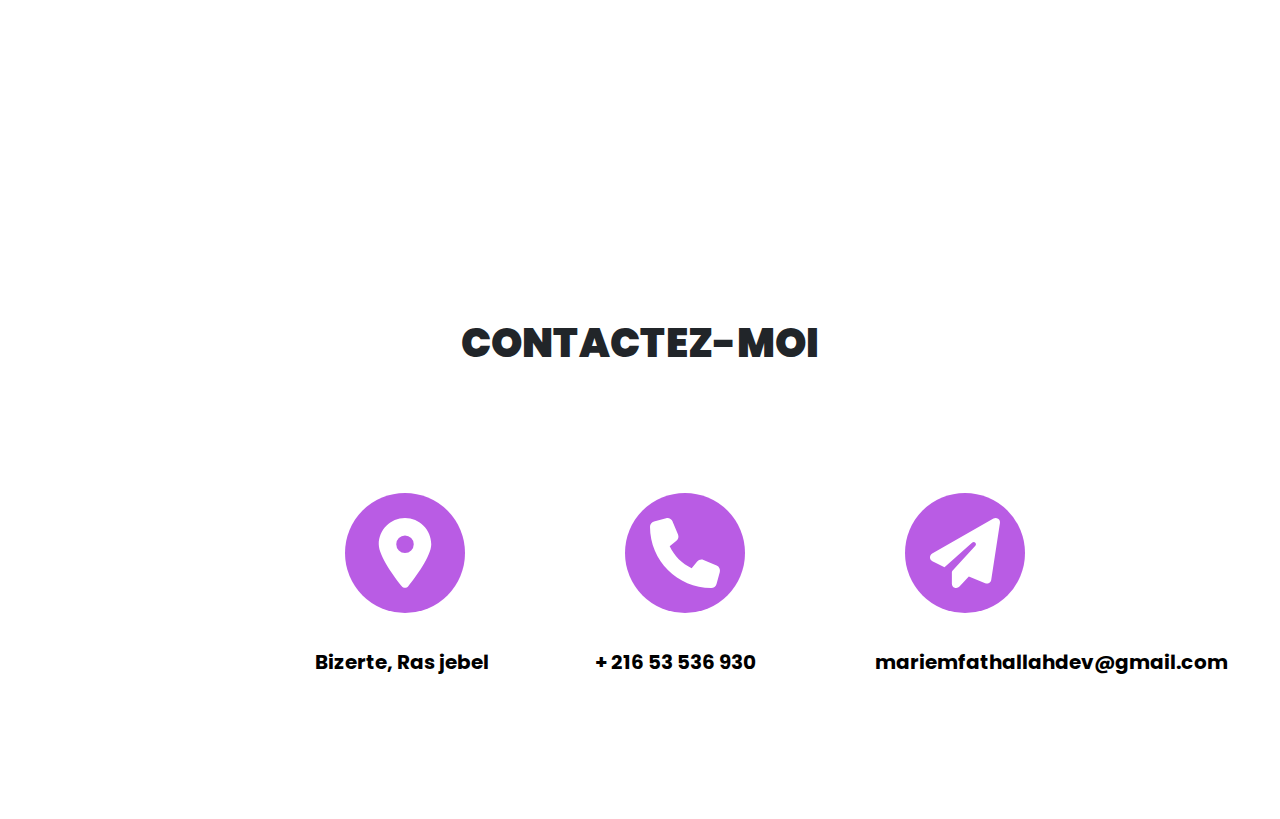
==== commit 754a257b: "first commit" ====
--- a/index.html
+++ b/index.html
@@ -60,9 +60,7 @@
                 <a class="nav-link p-2-p-lg-3 text-uppercase" href="#contact-me">Contact</a>
               </li>
             </ul>
-            <div class="search ps-3 pe-3 d-none d-lg-block">
-              <i class="fa-solid fa-magnifying-glass"></i>
-            </div>
+        
           </div>
         </div>
       </nav>
@@ -262,15 +260,14 @@
       <h1 class="my-skills mb-5 text-center">PORTFOLIO</h1>
       <div class="box d-flex gap-5">
 
-        <div class="col-md-6 col-lg-6">
-
+        <div class="col-md-6 col-lg-6 align-items-center">
 
         <img class="img-fluid" src="images/project1.PNG" alt="" width="100%"  id="project1">
   
         <a href="https://limoraf.com/fr/?fbclid=IwAR0uuNiwxlmb_lP0d-OE7kXXNz07jOr0rDp7_5lvtCOXqFCtiTEE9JmsWN4">
-        <div class="content">
+        <div class="contenttt">
           <h1>LIMO RAF</h1>
-          <p>Site réalisé sous WordPress</p>
+          <p style="color: white !important ; font-size: 20px;"><i class="fa-solid fa-link fs-4" style="color: #fff;"></i> Site réalisé sous WordPress</p>
         </div>
       </a>
       </div>
@@ -278,103 +275,57 @@
     <div class="col-md-6 col-lg-6 align-items-center">
   
         <img class="img-fluid" src="images/project2.PNG" alt="" width="100%" id="project2">
-
      
         <a href="https://www.accompanyconsulting.net/?fbclid=IwAR361tz-uXUU726zqMKP0qe5p0ZTXSWleG0Pqg0SgDVd8OfH41-h4R3Cv1M">
       <div class="content">
         <h1>ACCOMPANY CONSULTING</h1>
-        <p>Site réalisé sous WordPress</p>
+      <p style="color: white !important ; font-size: 20px;"><i class="fa-solid fa-link fs-4" style="color: #fff;"></i> Site réalisé sous WordPress</p>
       </div>
       </a>
       </div>
       </div>
-  
   </div>
     </div>
   </div>
   <!--PORTFOLIO-->
     <!--CONTACT ========-->
-<section style="margin-top: 150px;" id="contact-me">
-  <div class="container mt-5 mb-5" >
+<section id="contact-me">
+  <div class="container   align-items-center justify-content-center m-auto" >
     <div class="row">
-        <div class="col-md-6 d-flex align-items-stretch m-0">
-          <div class="info-wrap w-100 p-lg-5 p-4 img">
-            <h3 class="text-uppercase fw-bold">CONTACTEZ-MOI</h3>
-          <div class="hr mt-4"></div>
-            <div class="dbox w-100 d-flex align-items-start mt-5">
-              <div class="icon d-flex align-items-center justify-content-center">
+      <h1 class="my-skills text-center">CONTACTEZ-MOI</h1>
+   
+        <div class="col-md-6 mb-5">
+          <div class="info-wrap w-100 p-lg-5 p-4 img d-flex ">
+          
+            <div class="dbox w-100 d-inline align-items-start">
+              <div class="icon d-inline align-items-center justify-content-center">
                 <span class="fa-solid fa-location-dot"></span>
               </div>
-              <div class="text mt-5">
-                <p style=" font-weight: 600;">Bizerte, Ras jebel</p>
+              <div class="text">
+                <p style=" font-weight: 700; font-size: 20px;" id="adresse">Bizerte, Ras jebel</p>
               </div>
             </div>
-            <div class="dbox w-100 d-flex align-items-center">
-              <div class="icon d-flex align-items-center justify-content-center">
+            <div class="dbox w-100 d-inlinealign-items-center">
+              <div class="icon d-inline align-items-center justify-content-center">
                 <span class="fa fa-phone"></span>
               </div>
               <div class="text pl-3">
-                <p><a href="tel://53536930">+ 216 53 536 930</a></p>
+                <p style=" font-weight: 700; font-size: 20px;" id="mail"><a href="tel://53536930">+ 216 53 536 930</a></p>
               </div>
             </div>
-            <div class="dbox w-100 d-flex align-items-center">
-              <div class="icon d-flex align-items-center justify-content-center">
+            <div class="dbox w-100 d-inlinealign-items-center">
+              <div class="icon d-inline align-items-center justify-content-center">
                 <span class="fa fa-paper-plane"></span>
               </div>
               <div class="text pl-3">
-                <p> <a href="mailto:mariemfathallahdev@gmail.com">mariemfathallahdev@gmail.com</a></p>
+                <p style=" font-weight: 700; font-size: 20px;"> <a href="mailto:mariemfathallahdev@gmail.com" id="mail">mariemfathallahdev@gmail.com</a></p>
               </div>
             </div>
        
           </div>
-        </div>
+     
  
-      <div class="col" >
-
-        <form class="needs-validation" id="contact_form" name="contact_form" method="POST"   novalidate>
-
-          <div class="mt-5 row">
-             <h2 class="text-uppercase align-items-center text-center" style="color: #fff;">Contact moi</h2>
-             <input type="hidden" name="access_key" value="abcc6070-3b10-4c4a-adc2-d745fe04beac">
-              <div class="col mt-5" style="margin-top: 40px !important">
-              
- <input type="text" required maxlength="50" 
- class="form-control"   name="name" placeholder="Nom" value="" autocomplete="off">
- <div class="invalid-feedback">
-  S'il vous plaît entrez votre nom
-</div>
-              </div>
-          </div>
-          <div class="mb-5 row">
-              <div class="col">
-<input type="email" required maxlength="50" class="form-control" id="email_addr" name="email"
-  placeholder="nom@exemple.com" value="" autocomplete="off">
-<div class="invalid-feedback">
- S'il vous plaît entrez votre Email
-</div>
-</div>
-<div class="col">
-<input type="tel" required maxlength="50" class="form-control" id="phone_input" name="Phone"
-         placeholder="Téléphone" value="" autocomplete="off">
-         <div class="invalid-feedback">
-           S'il vous plaît entrez votre téléphone
-         </div>
-              </div>
-          </div>
-          <div class="mb-5">
-<textarea class="form-control" id="message" name="message" rows="10"  style="height: 45px" placeholder="Message" required value=""></textarea>
-<div class="invalid-feedback text-start">
-  S'il vous plaît entrez un message
-</div>
-          </div>
-          <div class="d-flex justify-content-center align-content-center">
-          <button type="submit"  class="btn btn-primary align-items-center">
-            Envoyer Message
-            </button>
-            <div id="result"></div>
-          </div>
-      </form> 
-      </div>
+   
     </div>
   </div>
 </section>
@@ -390,8 +341,8 @@
 
     <script src="js/bootstrap.bundle.min.js"></script>
     <script src="js/all.min.js"></script>
-
-    <script type="text/javascript">
+<script  src=" https://smtpjs.com/v3/smtp.js"></script>
+    <script>
 
 /* ======= SCROLL TO TOP ======*/
       window.addEventListener('scroll',function(){
@@ -430,49 +381,21 @@
     })
 })()
 /* VALIDATION BOOTSTRAP */
-
-
-const form = document.getElementById('contact_form');
-const result = document.getElementById('result');
-
-form.addEventListener('submit', function(e) {
-    const formData = new FormData(form);
-    e.preventDefault();
-
-    const object = Object.fromEntries(formData);
-    const json = JSON.stringify(object);
-
-    result.innerHTML = "S'il vous plaît, attendez..."
-
-    fetch('https://api.web3forms.com/submit', {
-            method: 'POST',
-            headers: {
-                'Content-Type': 'application/json',
-                'Accept': 'application/json'
-            },
-            body: json
-        })
-        .then(async (response) => {
-            let json = await response.json();
-            if (response.status == 200) {
-              result.innerHTML = json.message;
-                alert('Votre message a été envoyé avec succès')
-            } else {
-                console.log(response);
-                result.innerHTML = json.message;
-            }
-        })
-        .catch(error => {
-            console.log(error);
-            result.innerHTML = "Something went wrong!";
-        })
-        .then(function() {
-            form.reset();
-            setTimeout(() => {
-                result.style.display = "none";
-            }, 3000);
-        });
-});
+function sendEmail(){
+  Email.send({
+    SecureToken : "c16c343c-310b-4185-a1d0-7fcd00e5d435",
+    To : 'mariemfathallahdev@gmail.com',
+    From : "mariemfathallahdev@gmail.com",
+    Subject : "test email",
+    Body : "name: "  + document.getElementById("name").value
+    +"<br> Email: "   + document.getElementById("email").value
+    +"<br> Message: "   + document.getElementById("message").value
+}).then(
+
+  message => alert(message)
+);
+
+}
     </script>
 
   </body>
--- a/css/project.css
+++ b/css/project.css
@@ -26,12 +26,8 @@
 .navbar .navbar-nav .nav-link:hover {
   color: #7231cf;
 }
-.navbar .search {
-  border-left: 1px solid var(--color);
-}
-.navbar .search svg {
-  color: var(--color);
-}
+
+
 .navbar .navbar-toggler {
   color: #7231cf;
   font-size: 25px;
@@ -176,7 +172,7 @@
   gap: 10px;
   position: fixed;
   top: 220px;
-  right: 150px;
+  left: 70px;
   font-size: 30px;
   right: 90% !important;
   color: #bc38c9;
@@ -320,6 +316,7 @@
   border: none;
   border-radius: 10%;
 width: 100%;
+height: 100%;
   background-color: #f0f0f0;
   z-index: 1;
 }
@@ -340,7 +337,7 @@
 .card:hover .ag-courses-item_bg {
   -webkit-transform: scale(10);
   -ms-transform: scale(10);
-  transform: scale(10);
+  transform: scale(10)
 
 
 }
@@ -349,15 +346,17 @@
   z-index: 1!important;
   transform: translateY(20px);
   font-size: 25px;
+  text-align: center !important;
+  justify-content: center !important;
 }
 
 /*SERVICES*/
 
 /*PORTFOLIO*/
 
-.content{
-width:560px;
-height:250px;
+.content , .contenttt{
+width:647px;
+height:295px;
 top:245px;
 position: absolute;
 background-color: rgba(0, 0, 0, 0.6);
@@ -369,17 +368,13 @@
 transition: 0.6s;
 }
 
-.content:hover{
+.content:hover, .contenttt:hover {
   opacity: 1;
   color: #ffff;
 
 }
 
 /*PORTFOLIO*/
-
-
-
-
 
 
 
@@ -388,108 +383,38 @@
 .icon .fa-location-dot,
 .fa-phone,
 .fa-paper-plane {
-  width: 30px;
-  height: 30px;
+  width: 70px;
+  height: 70px;
   background-color: #b95ce4;
   border-radius: 50%;
   margin: 0 auto;
   color: #fff;
   margin-bottom: 20px;
-  padding: 15px;
-}
+  padding: 25px;
+}
+
 .icon .fa-location-dot:hover,
 .fa-phone:hover,
 .fa-paper-plane:hover {
   background-color: #fff;
   color: #b95ce4;
 }
-.text a {
+
+.text a ,p{
   text-decoration: none;
   color: black !important;
-  font-weight: 600;
-}
-
-
-.hr {
-  border-top: 3px solid #7f279c !important;
-  width: 100px;
-}
-#contact_form {
-  background: #7f279c;
-  background: -moz-linear-gradient(-45deg, #7f279c 0%, #2e279d 100%);
-  height: 600px;
-  background: -webkit-linear-gradient(-45deg, #7f279c 0%, #2e279d 100%);
-  background: -o-linear-gradient(-45deg, #7f279c 0%, #2e279d 100%);
-  background: -ms-linear-gradient(-45deg, #7f279c 0%, #2e279d 100%);
-  background: -webkit-linear-gradient(315deg, #7f279c 0%, #2e279d 100%);
-  background: -o-linear-gradient(315deg, #7f279c 0%, #2e279d 100%);
-  background: linear-gradient(135deg, #7f279c 0%, #2e279d 100%);
-  padding: 20px;
-  position: relative;
-  right: 25px;
-
- 
-
-}
-.info-wrap {
-  background-color: #fff;
-  box-shadow: 0 5px 15px rgba(155, 140, 140, 0.2);
-  height: 600px;
-}
-
-.form-control {
-  background-color: transparent;
-  border: none;
-  border-bottom: 1px solid rgba(255, 255, 255, 0.2);
-  height: calc(1.5em + 0.75rem + 2px);
-  color: rgba(255, 255, 255, 0.8) !important;
-  font-size: 14px;
-  border-radius: 0px;
-  -webkit-box-shadow: none !important;
-  box-shadow: none !important;
-  width: 95%;
-  margin: 20px;
-}
-.btn {
-  padding: 12px 16px;
-  cursor: pointer;
-  border-width: 1px;
-  border-radius: 5px;
-  font-size: 14px;
-  font-weight: 700;
-  border: none;
-  position: relative;
-  font-weight: 400;
-  color: #fff;
-  background-color: #6610f2;
-  text-align: center;
-
-  margin: 20px;
-}
-.btn:hover {
-  color: #fff;
-  background-color: transparent;
-  border: 1px solid #fff;
-  font-weight: 600;
-}
-
-input[type="text"],
-input[type="tel"],
-input[type="email"],
-textarea {
-  background-color: transparent !important;
-}
-input:active{
-  background-color: transparent !important;
-  transform: scale(0.9); 
-}
-
-::placeholder {
-  color: #a9a9a9 !important;
-}
-.form-control:focus{
-  border-bottom: 1px solid rgba(255, 255, 255, 0.2);
-}
+
+}
+
+.dbox{
+  position: relative;
+  top: 20px;
+align-items: center;
+  margin: 50px;
+left: 30%;
+}
+
+
 /*CONTACT*/
 
 
@@ -548,34 +473,58 @@
 }
 .box img{
   width: 100% !important;
-}
-.content{
-  width:230px !important;
-  height:97px !important;
-  top:245px;
+  align-items: center;
+}
+.box{
+  flex-direction: column !important;
+  position: relative !important;
+}
+
+.content {
+  width:94% !important;
+  height:170px !important;
+  top:200px !important;
   position: absolute !important;
   background-color: rgba(0, 0, 0, 0.6);
   display: flex !important;
   justify-content: center !important;
   align-items: center;
-  flex-direction: column !important;
+text-align: center;
   opacity: 0;
   transition: 0.6s;
-  }
-  .content h1{
-    font-size: 10px;
+flex-direction: column !important;
+  }
+
+.contenttt{
+  width:94% !important;
+  height:160px !important;
+  background-color: rgba(0, 0, 0, 0.6);
+display: flex;
+  top:2px !important;
+  position: absolute !important;
+  justify-content: center !important;
+  align-items: center;
+text-align: center;
+  opacity: 0;
+  transition: 0.6s;
+flex-direction: column !important;
+
+}
+  .content h1 , .contenttt h1{
+    font-size: 15px;
   text-align: center !important;
     gap: 10p;
 
   }
-  .content p{
+  .content p , .contenttt p{
     text-align: center !important;
     position: relative !important; 
     margin-right: 60px !important;
     top: 10px;
+    font-size: 14px;
   }
   
-  .content:hover{
+  .content:hover , .contenttt:hover{
     opacity: 1 !important;
     color: #ffff !important;
   
@@ -585,7 +534,8 @@
     width: 50px!important;
   }
   .card{
- 
+    position: relative !important;
+ width: 100% !important;
     justify-content: center !important;
     margin: 10px;
   }
@@ -596,12 +546,80 @@
     justify-content: center !important;
 
   }
-  #contact_form{
-    position: relative;
-   right: 2px 
-  }
-
-
+
+
+.text{
+  position: relative;
+  right:110px;
+  top: 50px;
+}
+.icon{
+  position: relative;
+  right: 50px;
+font-size: 10px !important;
+}
+.icon .fa-location-dot,
+.fa-phone,
+.fa-paper-plane{
+  width: 15px;
+  height: 15px;
+}
+.info-wrap{
+flex-direction: column !important;
+position: relative !important;
+}
+.text p{
+  font-size: 14px !important;
+  position: relative;
+  right: 90px;
+}
+.text a {
+  font-size: 14px;
+  position: relative;
+
+
+} 
+ #mail{
+  position: relative !important;
+  right: 35px !important;
+}
+.icon .fa-location-dot,
+.fa-phone,
+.fa-paper-plane {
+  width: 30px;
+  height: 30px;
+  padding: 15px;
+}
+.card{
+  width: 80% !important;
+  height: 80% !important;
+  text-align: center !important;
+  align-items: center !important;
+}
+.card p{
+  font-size: 13px;
+  position: relative;
+left:2px ;
+
+
+}
+.card:hover p{
+  visibility: hidden;
+}
+#contact-me {
+  position: relative !important;
+bottom:150px !important
+}
+
+.navbar .navbar-toggler {
+  position: relative !important;
+  margin-top: 100px !important;
+}
+.navbar-collapse{
+  position: relative !important ;
+margin-top: 20px !important;
+bottom: 50px !important;
+}
 }
 
   
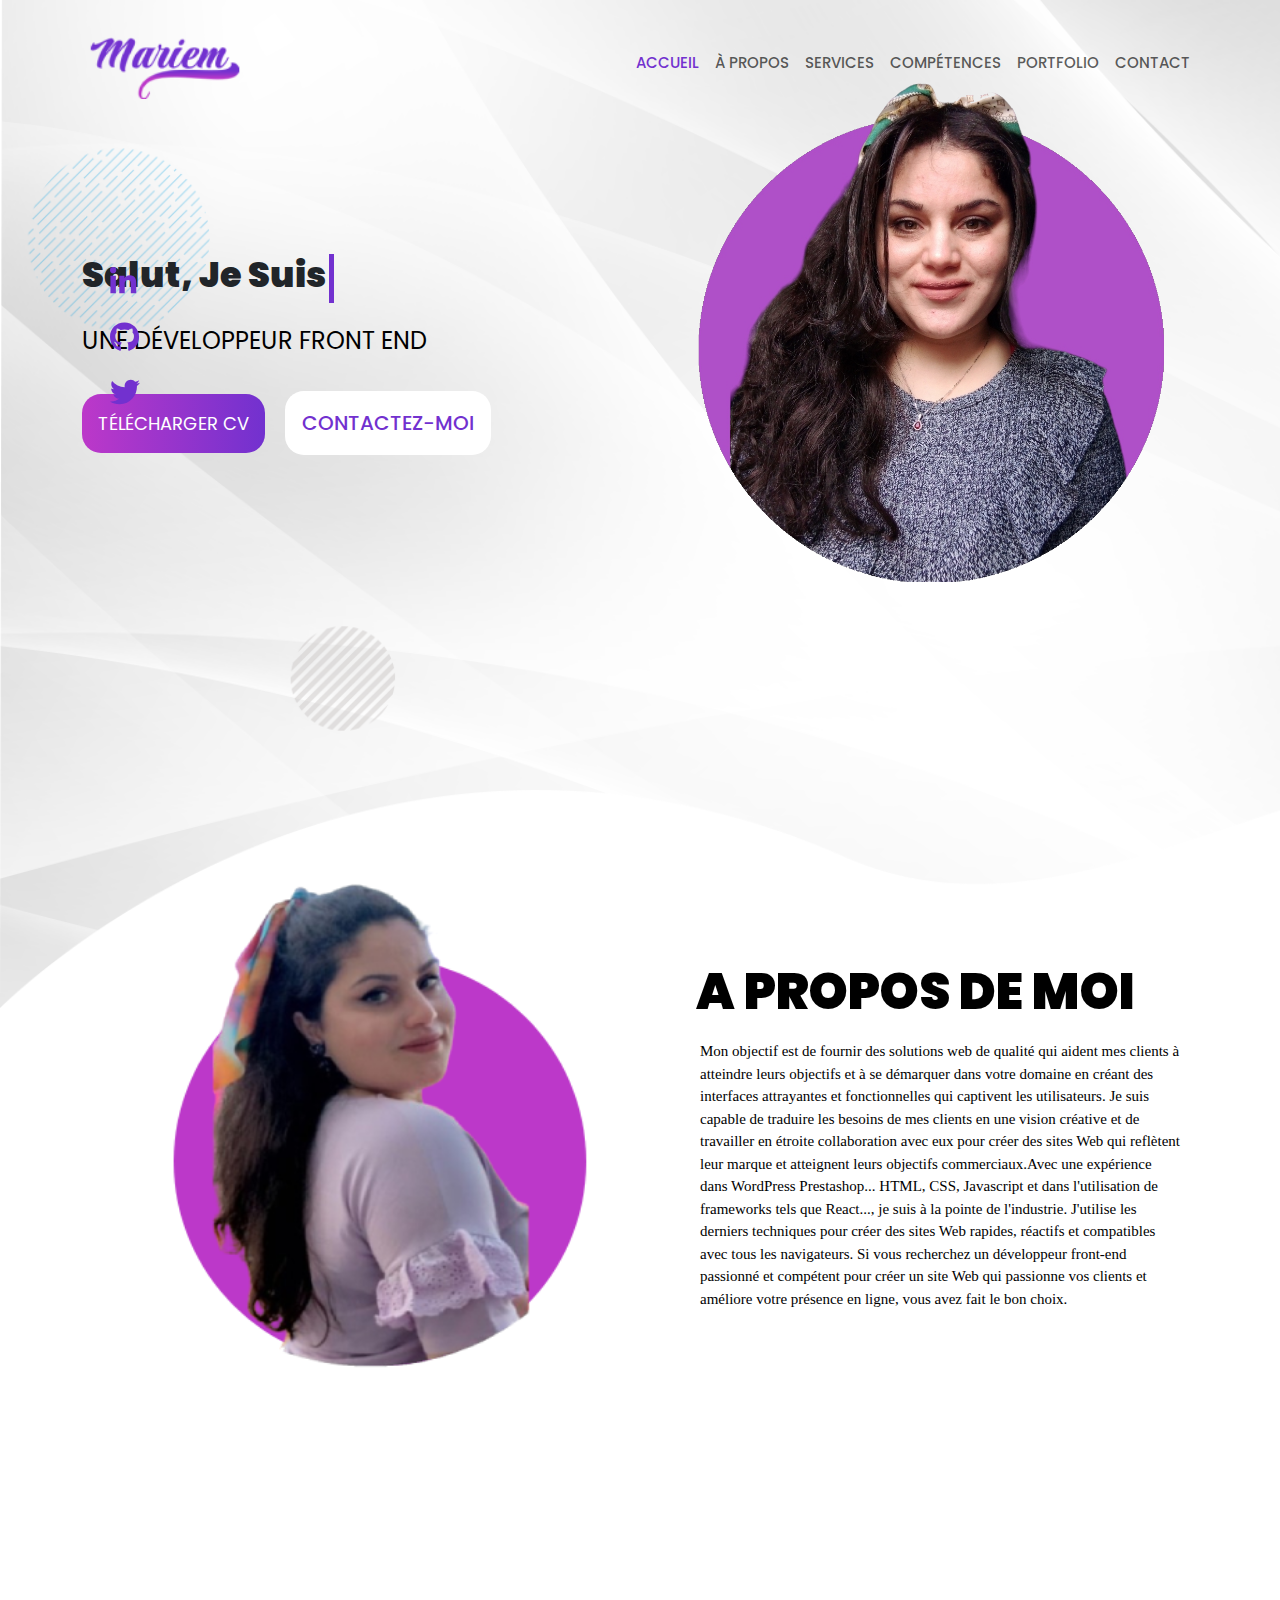
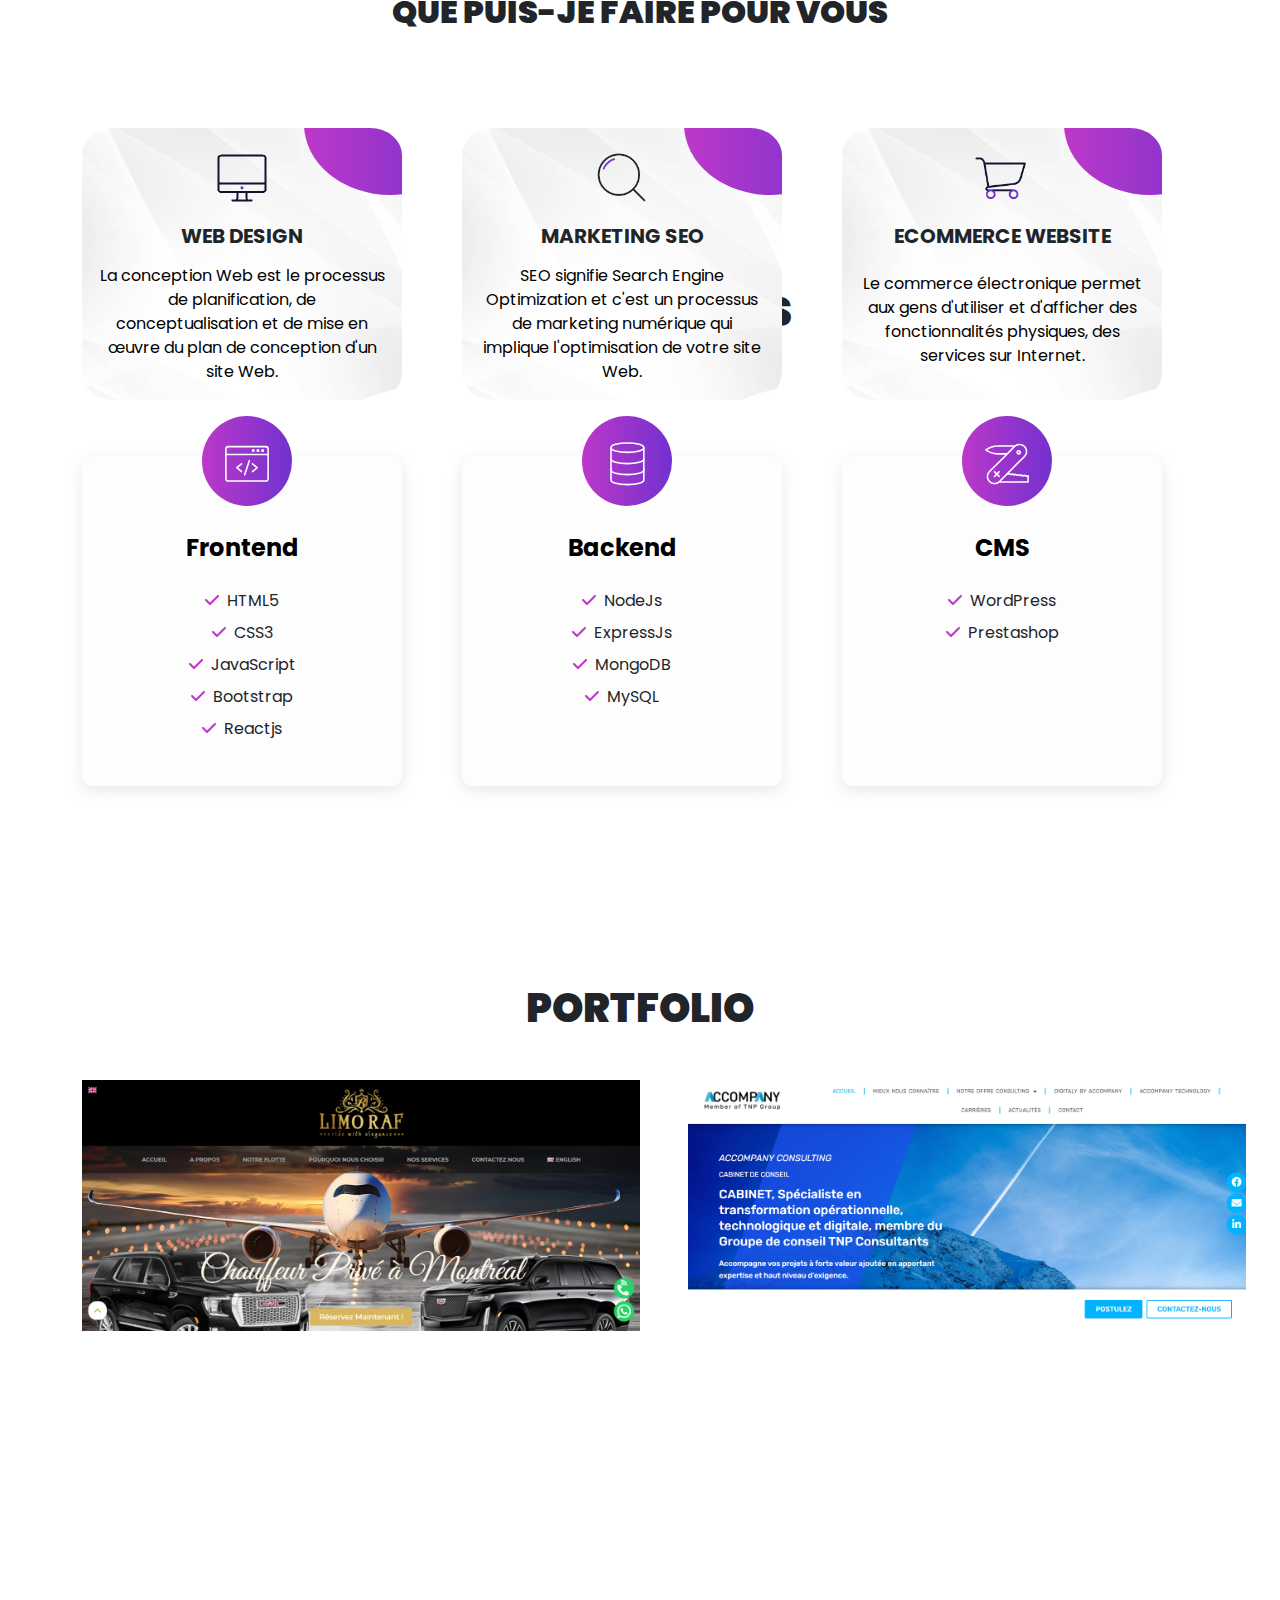
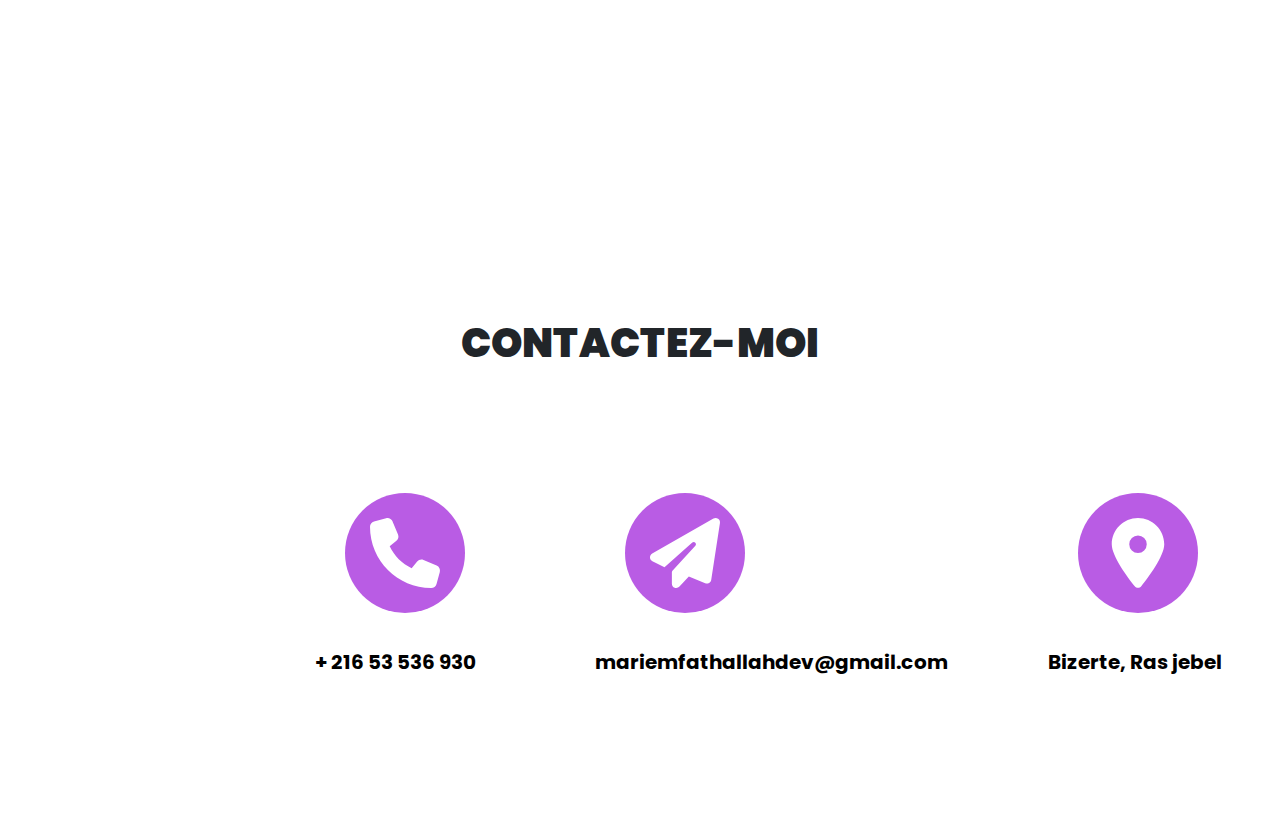
==== commit df654f1d: "first commit" ====
--- a/index.html
+++ b/index.html
@@ -125,7 +125,7 @@
             />
           </div>
           <div class="description-about col-md-6 col-lg-6">
-            <h1 class="m-4">A PROPOS DE MOI</h1>
+            <h1 class="m-4 my-skills">A PROPOS DE MOI</h1>
             <p class="m-5">
               Mon objectif est de fournir des solutions web de qualité qui aident mes clients à atteindre leurs objectifs et à se démarquer dans votre domaine en créant des interfaces attrayantes et fonctionnelles qui captivent les utilisateurs. Je suis capable de traduire les besoins de mes clients en une vision créative et de travailler en étroite collaboration avec eux pour créer des sites Web qui reflètent leur marque et atteignent leurs objectifs commerciaux.Avec une  expérience dans WordPress Prestashop... HTML, CSS, Javascript et dans l'utilisation de frameworks tels que React..., je suis à la pointe de l'industrie. J'utilise les derniers techniques pour créer des sites Web rapides, réactifs et compatibles avec tous les navigateurs. Si vous recherchez un développeur front-end passionné et compétent pour créer un site Web qui passionne vos clients et améliore votre présence en ligne, vous avez fait le bon choix.
 
@@ -192,7 +192,7 @@
 
 
     <!--SKILLS-->
-    <div class="container" id="skills" style="bottom: 150px !important;position: relative;" >
+    <div class="container" id="skills" style="bottom: 390px !important;position: relative;" >
       <div class="row text-center align-items-center justify-content-center">
       <h1 class="my-skills mb-5">COMPÉTENCES</h1>
   <div class="col-md-6 col-lg-4 mt-4">
@@ -255,7 +255,7 @@
 
   <!--PORTFOLIO-->
 
-  <div class="container mb-5  align-items-center" id="portfolio" style="bottom: 150px;position: relative;">
+  <div class="container mb-5  align-items-center" id="portfolio" style="bottom:390px;position: relative;">
     <div class="row">
       <h1 class="my-skills mb-5 text-center">PORTFOLIO</h1>
       <div class="box d-flex gap-5">
@@ -296,7 +296,24 @@
    
         <div class="col-md-6 mb-5">
           <div class="info-wrap w-100 p-lg-5 p-4 img d-flex ">
-          
+            <div class="dbox w-100 d-inlinealign-items-center">
+              <div class="icon d-inline align-items-center justify-content-center">
+                <span class="fa fa-phone"></span>
+              </div>
+              <div class="text pl-3">
+                <p style=" font-weight: 700; font-size: 20px;" id="mail"><a href="tel://53536930">+ 216 53 536 930</a></p>
+              </div>
+            </div>
+
+            <div class="dbox w-100 d-inlinealign-items-center">
+              <div class="icon d-inline align-items-center justify-content-center">
+                <span class="fa fa-paper-plane"></span>
+              </div>
+              <div class="text pl-3">
+                <p style=" font-weight: 700; font-size: 20px;"> <a href="mailto:mariemfathallahdev@gmail.com" id="mail">mariemfathallahdev@gmail.com</a></p>
+              </div>
+            </div>
+
             <div class="dbox w-100 d-inline align-items-start">
               <div class="icon d-inline align-items-center justify-content-center">
                 <span class="fa-solid fa-location-dot"></span>
@@ -305,28 +322,15 @@
                 <p style=" font-weight: 700; font-size: 20px;" id="adresse">Bizerte, Ras jebel</p>
               </div>
             </div>
-            <div class="dbox w-100 d-inlinealign-items-center">
-              <div class="icon d-inline align-items-center justify-content-center">
-                <span class="fa fa-phone"></span>
-              </div>
-              <div class="text pl-3">
-                <p style=" font-weight: 700; font-size: 20px;" id="mail"><a href="tel://53536930">+ 216 53 536 930</a></p>
-              </div>
-            </div>
-            <div class="dbox w-100 d-inlinealign-items-center">
-              <div class="icon d-inline align-items-center justify-content-center">
-                <span class="fa fa-paper-plane"></span>
-              </div>
-              <div class="text pl-3">
-                <p style=" font-weight: 700; font-size: 20px;"> <a href="mailto:mariemfathallahdev@gmail.com" id="mail">mariemfathallahdev@gmail.com</a></p>
-              </div>
-            </div>
+          
+       
        
           </div>
      
  
    
     </div>
+  </div>
   </div>
 </section>
     
--- a/css/project.css
+++ b/css/project.css
@@ -419,6 +419,10 @@
 
 
 @media only screen and (max-width: 750px) {
+  .silder{
+    position: relative !important;  
+    bottom: 180px !important;
+  }
   .description h1,
   p,
   button {
@@ -434,9 +438,16 @@
     display: inline-block !important;
     font-weight: 500 !important;
   }
+.description  #bnt-3{
+    position: relative !important;
+left: 21px  !important
+  }
 
   .description h1{
-    font-size: 20px !important;
+    font-size: 30px !important;
+  }
+  .description p{
+    font-size: 17px !important;
   }
 
   .icons-contact {
@@ -455,8 +466,18 @@
     align-items: center;
     justify-content: center;
   }
+  .about-me{
+position: relative;
+bottom: 250px
+  }
+  .services{
+    position: relative;
+    bottom: 280px;
+  }
+
+
   .description-about h1 {
-    font-size: 40px;
+    font-size: 25px;
     bottom: 200px;
   }
   .description-about p {
@@ -608,17 +629,30 @@
 }
 #contact-me {
   position: relative !important;
-bottom:150px !important
+bottom:390px !important
 }
 
 .navbar .navbar-toggler {
   position: relative !important;
-  margin-top: 100px !important;
+  margin-top: 80px !important;
+  margin-right: 30px !important;
+z-index: 1;
 }
 .navbar-collapse{
-  position: relative !important ;
-margin-top: 20px !important;
-bottom: 50px !important;
+position: absolute !important;
+background-color: #fff;
+padding: 50px;
+z-index: 1;
+
+top: 100px;
+left: 50px;
+}
+.navbar .navbar-nav .nav-link{
+font-size:25px;
+color: #000000;
+padding: 35px;
+position: relative;
+top:50px
 }
 }
 
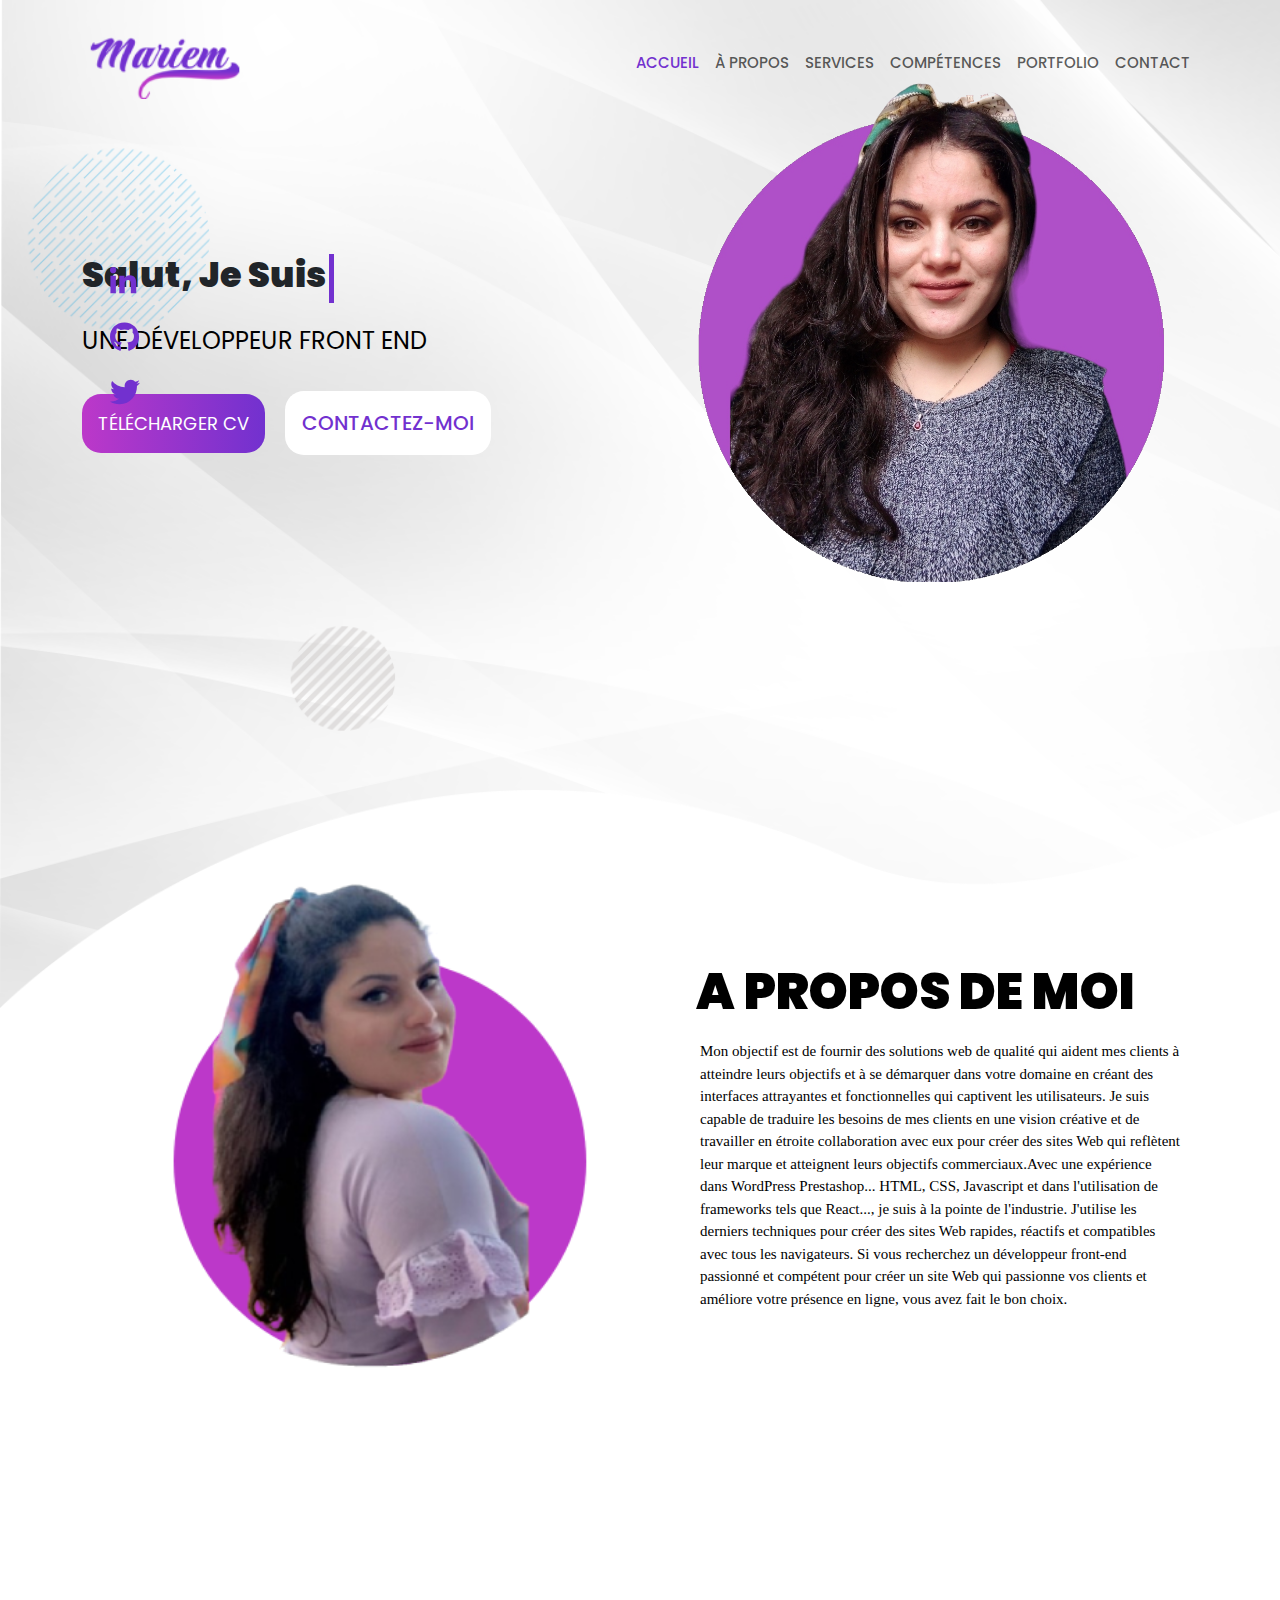
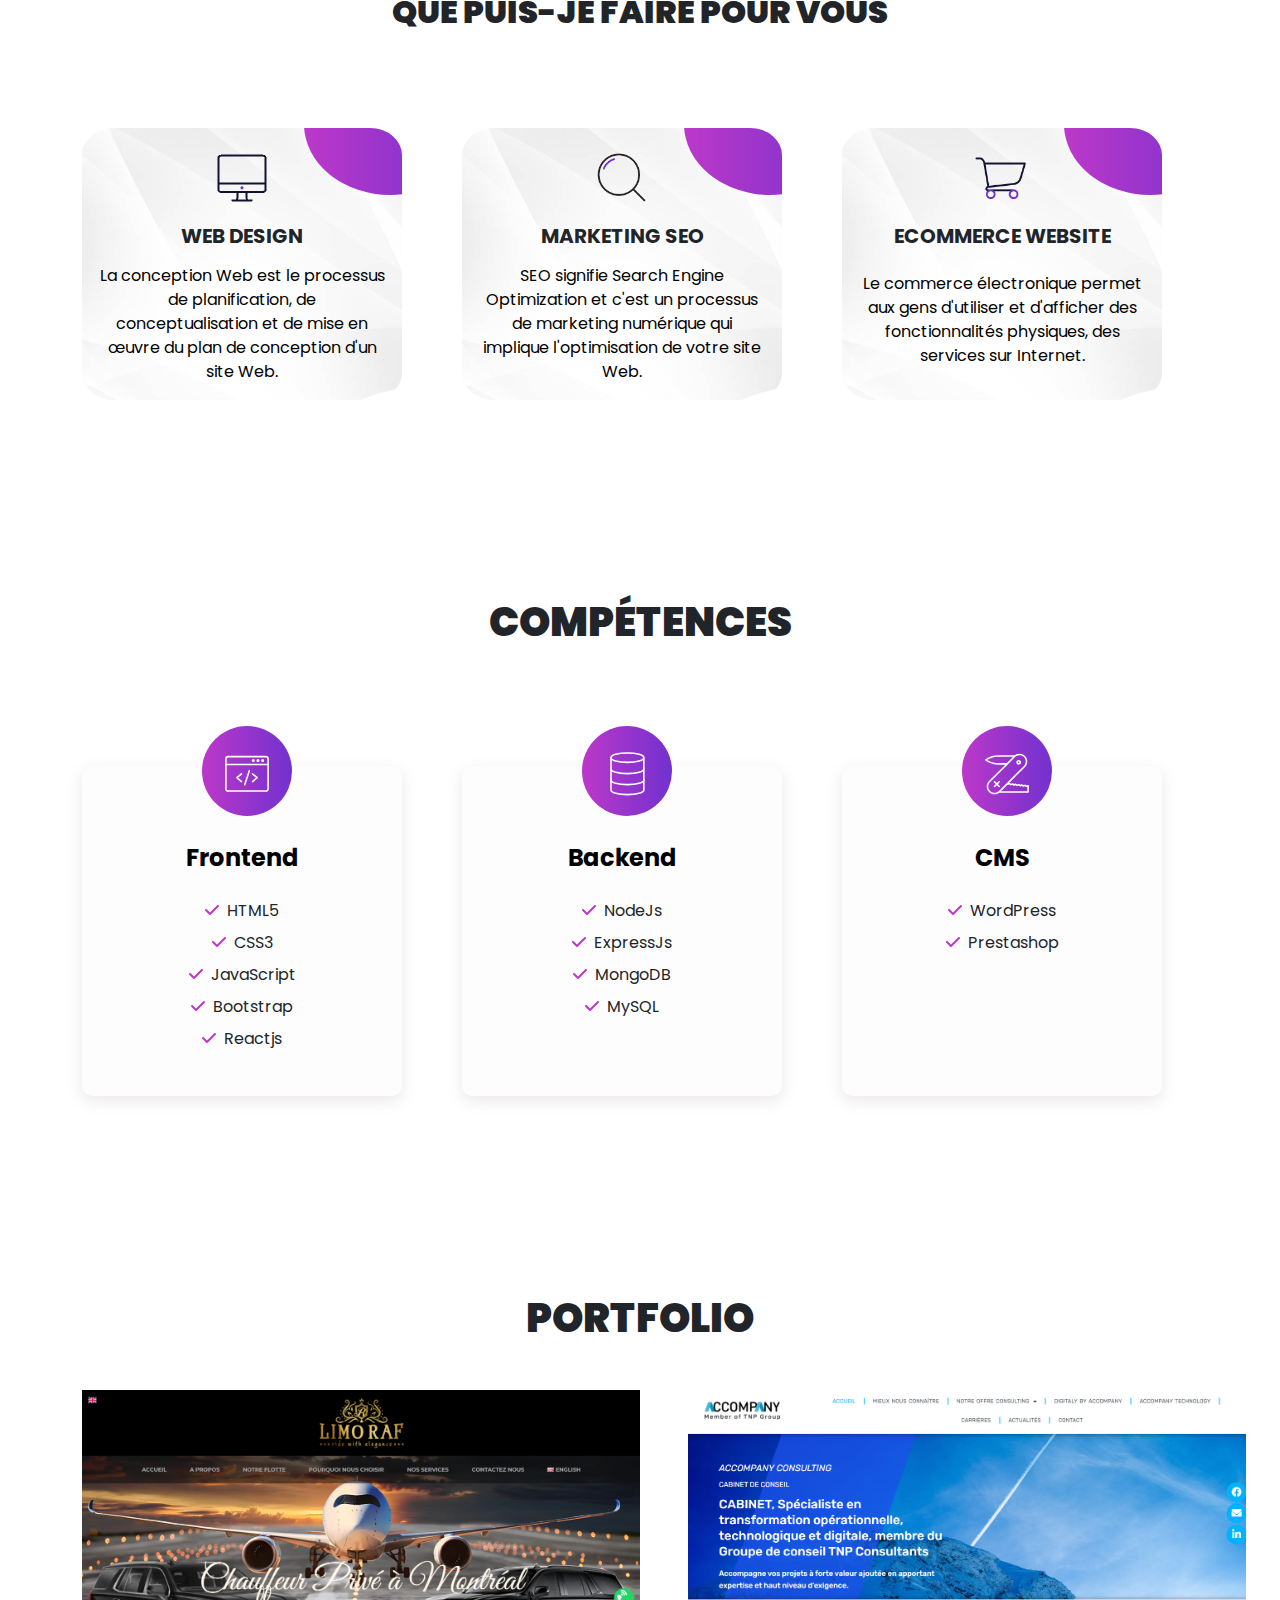
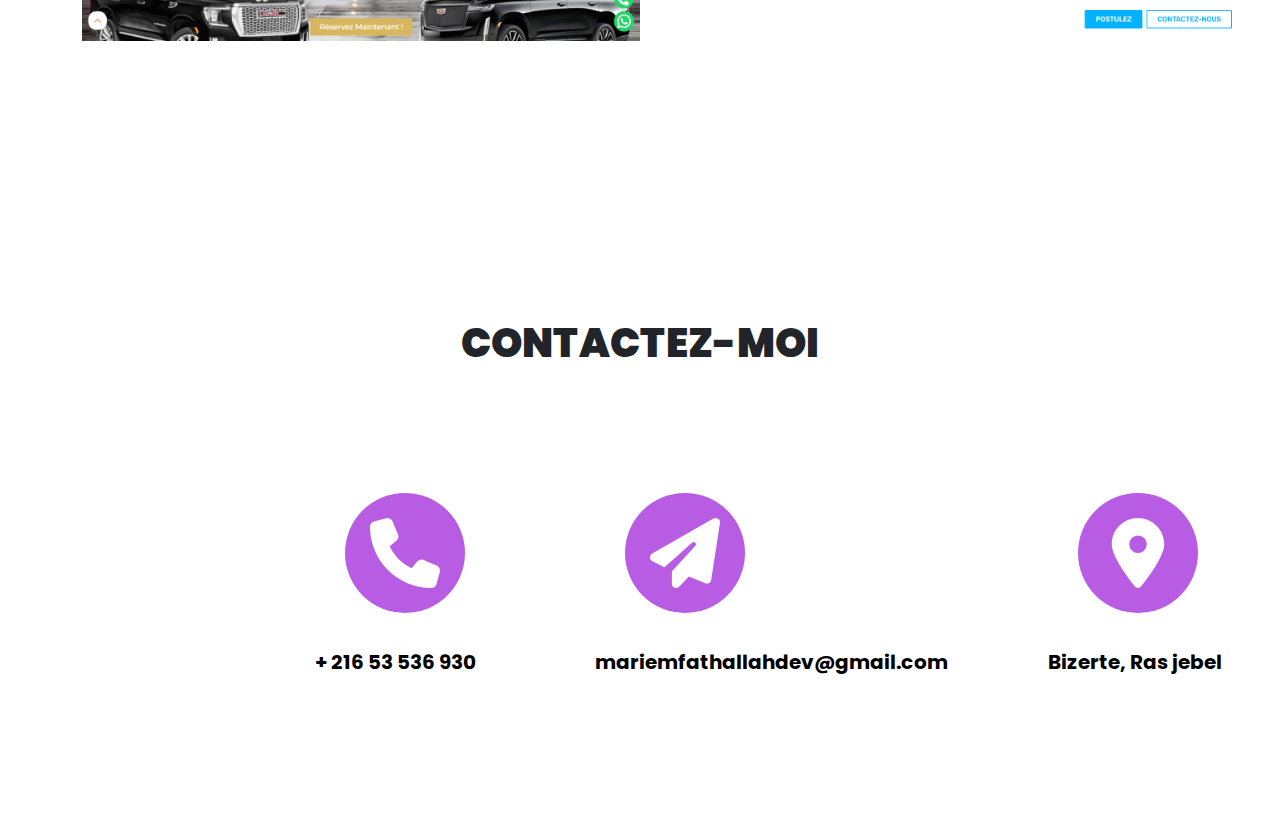
==== commit e08ac949: "first commit" ====
--- a/index.html
+++ b/index.html
@@ -192,7 +192,7 @@
 
 
     <!--SKILLS-->
-    <div class="container" id="skills" style="bottom: 390px !important;position: relative;" >
+    <div class="container" id="skills" style="bottom:80px !important;position: relative;" >
       <div class="row text-center align-items-center justify-content-center">
       <h1 class="my-skills mb-5">COMPÉTENCES</h1>
   <div class="col-md-6 col-lg-4 mt-4">
@@ -255,7 +255,7 @@
 
   <!--PORTFOLIO-->
 
-  <div class="container mb-5  align-items-center" id="portfolio" style="bottom:390px;position: relative;">
+  <div class="container mb-5  align-items-center" id="portfolio" style="bottom:80px; position: relative;">
     <div class="row">
       <h1 class="my-skills mb-5 text-center">PORTFOLIO</h1>
       <div class="box d-flex gap-5">
--- a/css/project.css
+++ b/css/project.css
@@ -629,7 +629,7 @@
 }
 #contact-me {
   position: relative !important;
-bottom:390px !important
+bottom:80px !important
 }
 
 .navbar .navbar-toggler {
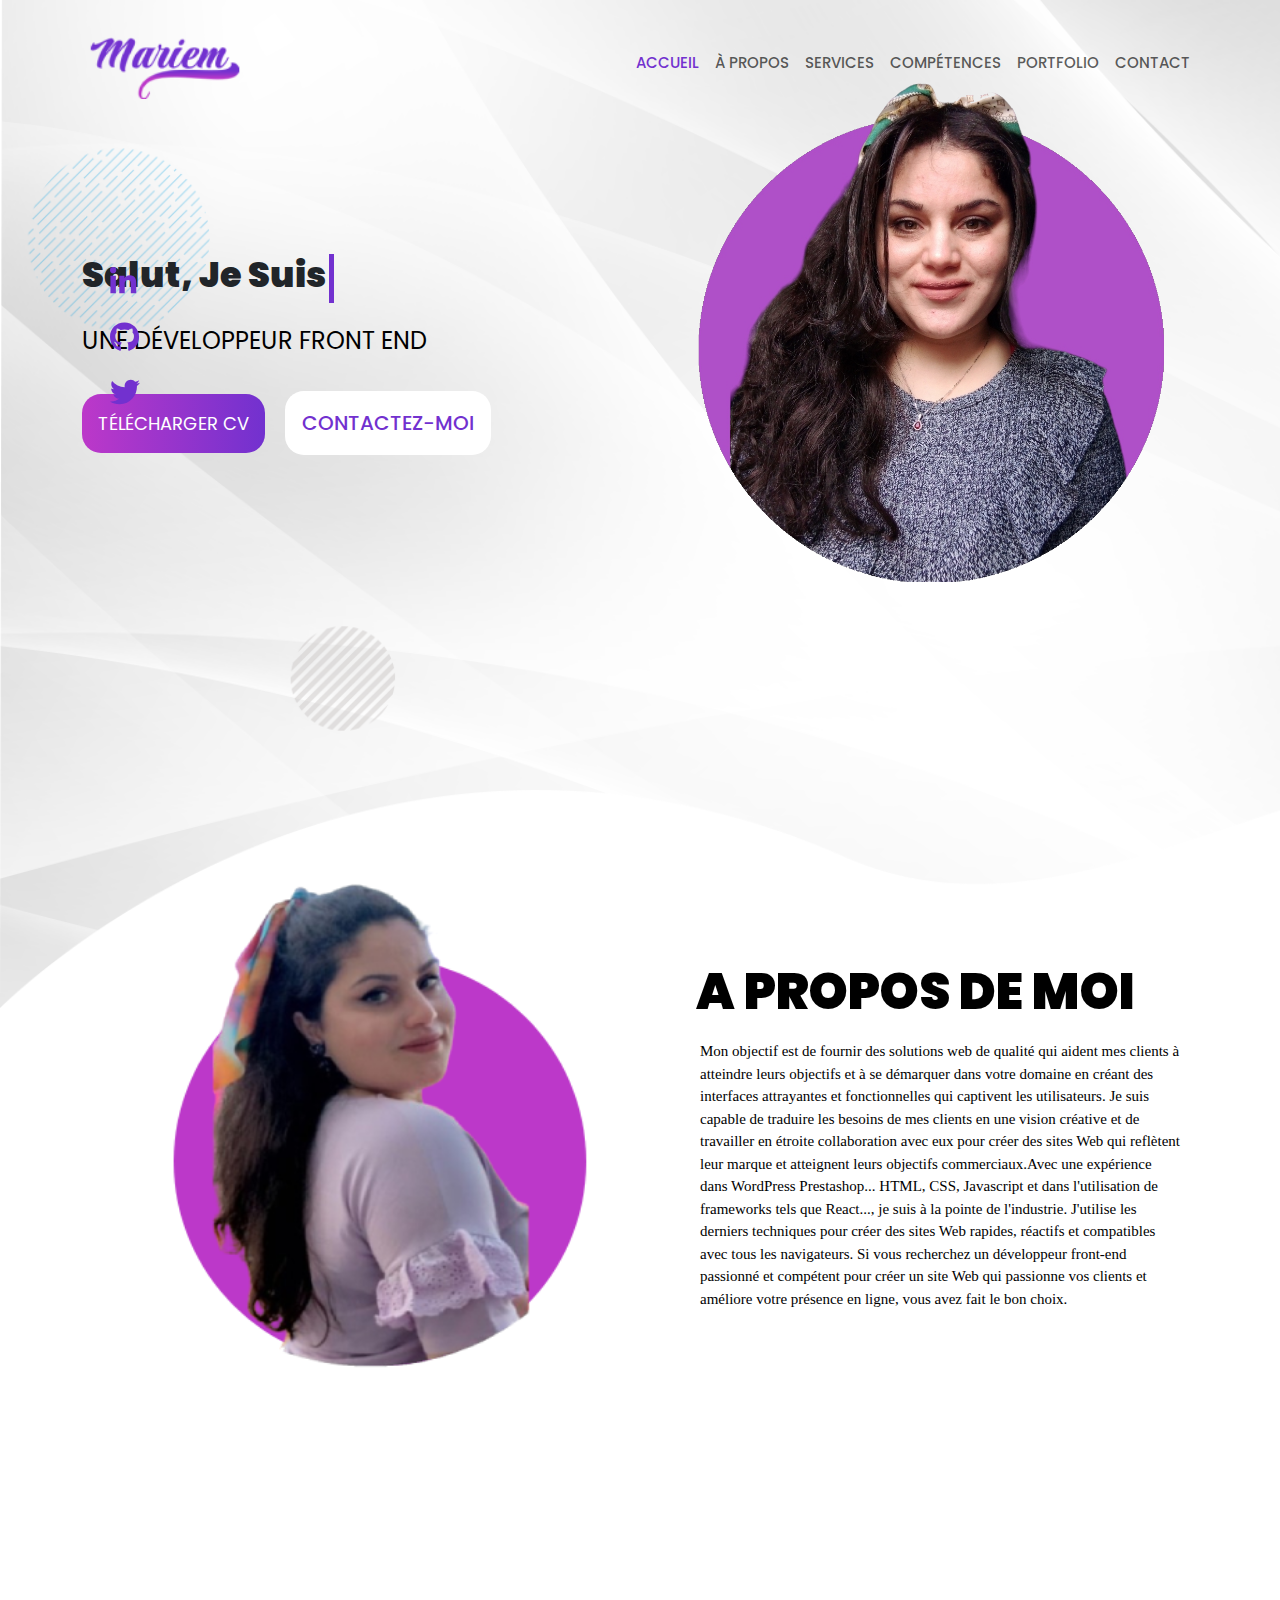
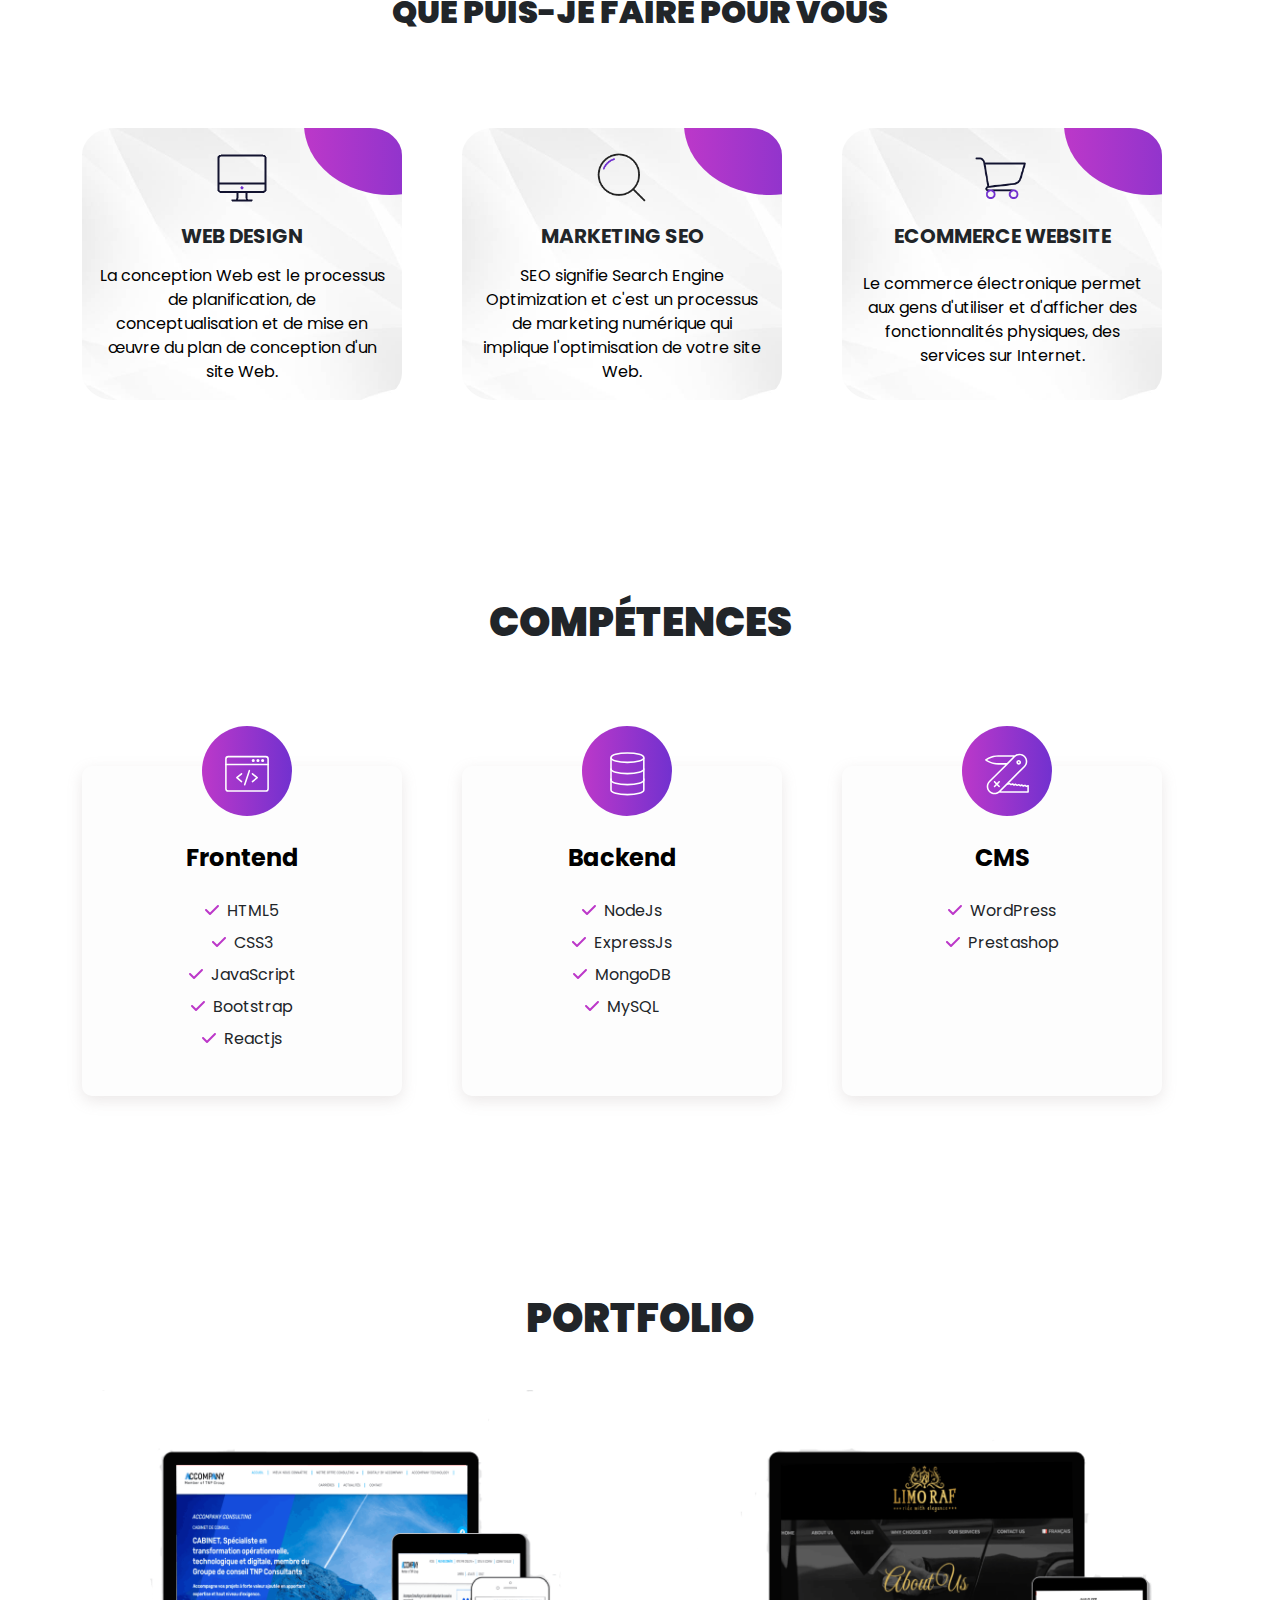
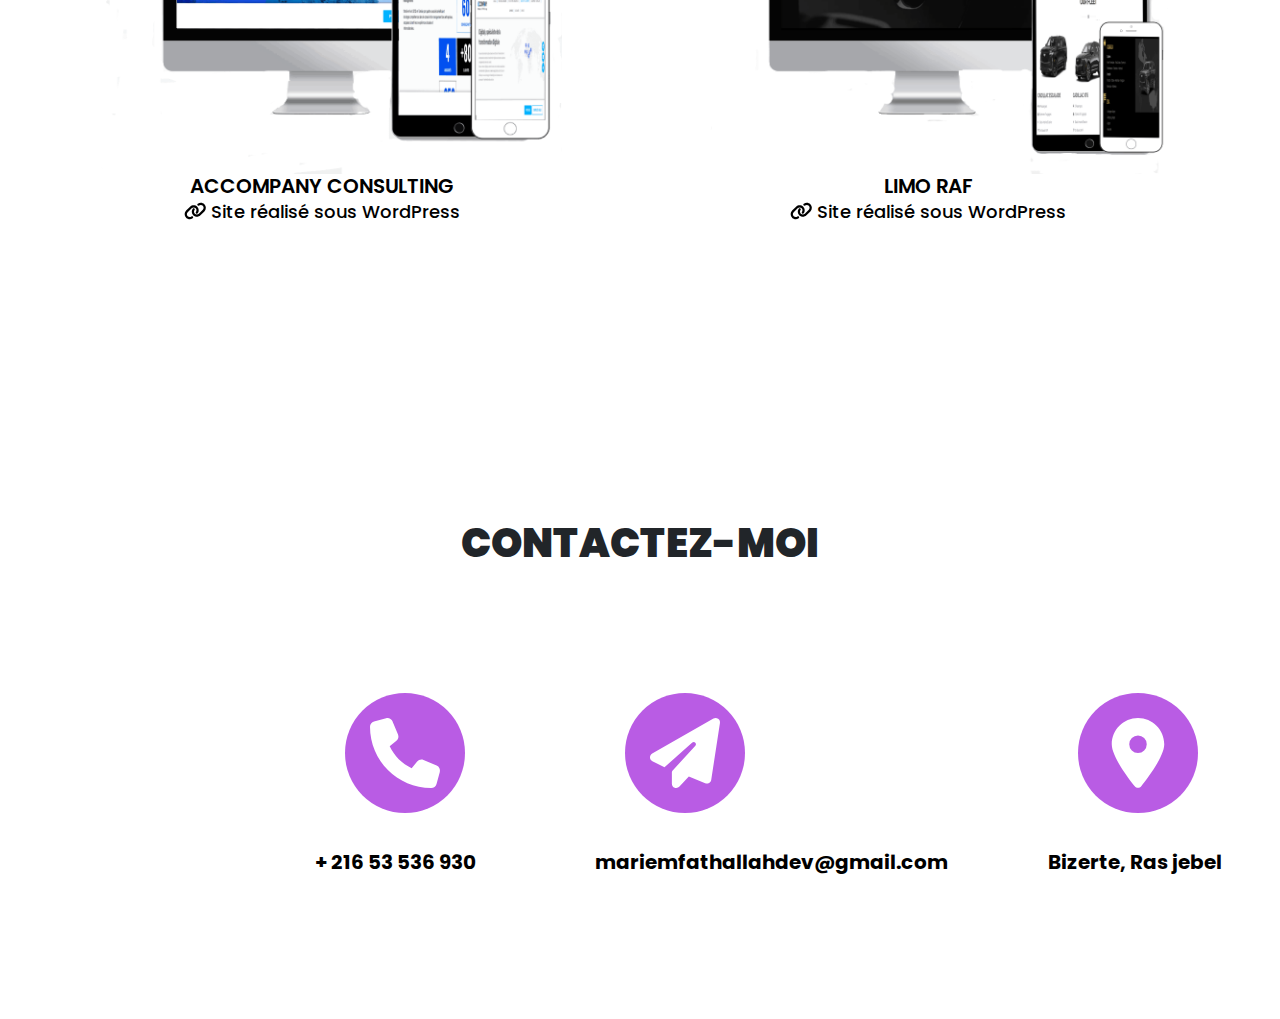
==== commit a2f5867a: "first commit" ====
--- a/index.html
+++ b/index.html
@@ -261,27 +261,33 @@
       <div class="box d-flex gap-5">
 
         <div class="col-md-6 col-lg-6 align-items-center">
-
-        <img class="img-fluid" src="images/project1.PNG" alt="" width="100%"  id="project1">
-  
-        <a href="https://limoraf.com/fr/?fbclid=IwAR0uuNiwxlmb_lP0d-OE7kXXNz07jOr0rDp7_5lvtCOXqFCtiTEE9JmsWN4">
-        <div class="contenttt">
-          <h1>LIMO RAF</h1>
-          <p style="color: white !important ; font-size: 20px;"><i class="fa-solid fa-link fs-4" style="color: #fff;"></i> Site réalisé sous WordPress</p>
-        </div>
-      </a>
+          
+        <a class="text-decoration-none" href="https://www.accompanyconsulting.net/?fbclid=IwAR361tz-uXUU726zqMKP0qe5p0ZTXSWleG0Pqg0SgDVd8OfH41-h4R3Cv1M">
+          <div class="cardd " style="width: 30rem;">
+            <img src="images/pccmy.png" alt=""  class="card-img-top">
+            <div class="card-bodyy text-center">
+              <h5 class="card-title" style="color: black; font-weight: 600;">ACCOMPANY CONSULTING</h5>
+              <p style=" font-size: 18px; font-weight: 500;"><i class="fa-solid fa-link"></i> Site réalisé sous WordPress</p>
+
+            </div>
+          </div>
+          </a>
       </div>
 
     <div class="col-md-6 col-lg-6 align-items-center">
-  
-        <img class="img-fluid" src="images/project2.PNG" alt="" width="100%" id="project2">
+      <a class="text-decoration-none" href="https://limoraf.com/fr/?fbclid=IwAR0uuNiwxlmb_lP0d-OE7kXXNz07jOr0rDp7_5lvtCOXqFCtiTEE9JmsWN4">
+        <div class="cardd " style="width: 30rem;">
+          <img src="images/pcccc (1) (2).png" alt=""  class="card-img-top">
+          <div class="card-bodyy text-center">
+            <h5 class="card-title" style="color: black; font-weight: 600;">LIMO RAF</h5>
+            <p style=" font-size: 18px; font-weight: 500;" class="para"><i class="fa-solid fa-link"></i> Site réalisé sous WordPress</p>
+
+          </div>
+        </div>
+        </a>
+      
      
-        <a href="https://www.accompanyconsulting.net/?fbclid=IwAR361tz-uXUU726zqMKP0qe5p0ZTXSWleG0Pqg0SgDVd8OfH41-h4R3Cv1M">
-      <div class="content">
-        <h1>ACCOMPANY CONSULTING</h1>
-      <p style="color: white !important ; font-size: 20px;"><i class="fa-solid fa-link fs-4" style="color: #fff;"></i> Site réalisé sous WordPress</p>
-      </div>
-      </a>
+      
       </div>
       </div>
   </div>
--- a/css/project.css
+++ b/css/project.css
@@ -354,25 +354,6 @@
 
 /*PORTFOLIO*/
 
-.content , .contenttt{
-width:647px;
-height:295px;
-top:245px;
-position: absolute;
-background-color: rgba(0, 0, 0, 0.6);
-display: flex;
-justify-content: center;
-align-items: center;
-flex-direction: column;
-opacity: 0;
-transition: 0.6s;
-}
-
-.content:hover, .contenttt:hover {
-  opacity: 1;
-  color: #ffff;
-
-}
 
 /*PORTFOLIO*/
 
@@ -501,48 +482,28 @@
   position: relative !important;
 }
 
-.content {
-  width:94% !important;
-  height:170px !important;
-  top:200px !important;
-  position: absolute !important;
-  background-color: rgba(0, 0, 0, 0.6);
-  display: flex !important;
-  justify-content: center !important;
-  align-items: center;
-text-align: center;
-  opacity: 0;
-  transition: 0.6s;
-flex-direction: column !important;
-  }
-
-.contenttt{
-  width:94% !important;
-  height:160px !important;
-  background-color: rgba(0, 0, 0, 0.6);
-display: flex;
-  top:2px !important;
-  position: absolute !important;
-  justify-content: center !important;
-  align-items: center;
-text-align: center;
-  opacity: 0;
-  transition: 0.6s;
-flex-direction: column !important;
-
-}
-  .content h1 , .contenttt h1{
-    font-size: 15px;
-  text-align: center !important;
-    gap: 10p;
-
-  }
-  .content p , .contenttt p{
+
+  .card-bodyy  p {
     text-align: center !important;
-    position: relative !important; 
-    margin-right: 60px !important;
+    font-size: 15px !important;
+    position: relative !important;
+    float: inline-start !important;
     top: 10px;
-    font-size: 14px;
+    left: -4px;
+  }
+  .card-bodyy h5{
+    font-size: 22px !important;
+    align-items: center;
+    float: inline-start;
+  }
+  .card-bodyy .para{
+    position: relative !important;
+    top: 40px !important;
+left: -105px !important;
+  }
+  .cardd img{
+    width: 60% !important;
+    align-items: center !important;
   }
   
   .content:hover , .contenttt:hover{
@@ -638,6 +599,10 @@
   margin-right: 30px !important;
 z-index: 1;
 }
+#skills{
+position: relative !important;
+ margin-top: -340px !important;
+}
 .navbar-collapse{
 position: absolute !important;
 background-color: #fff;
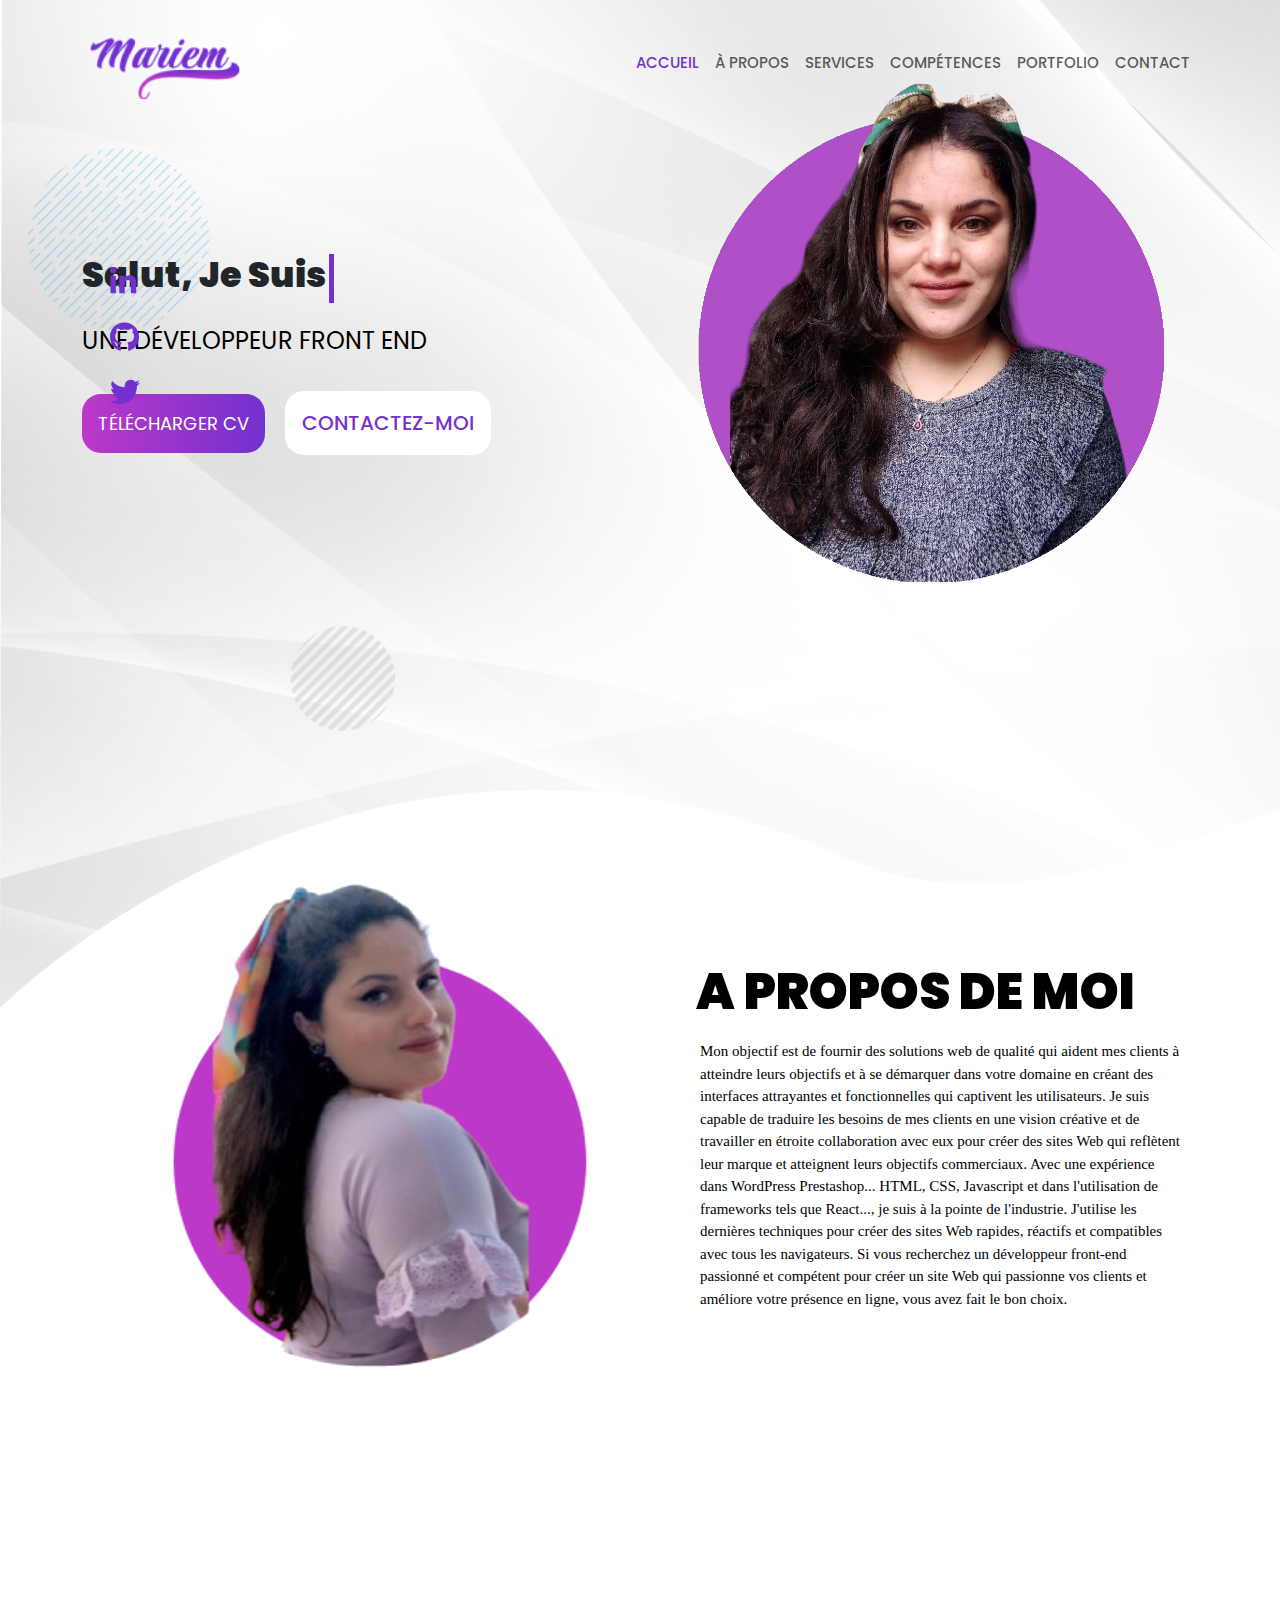
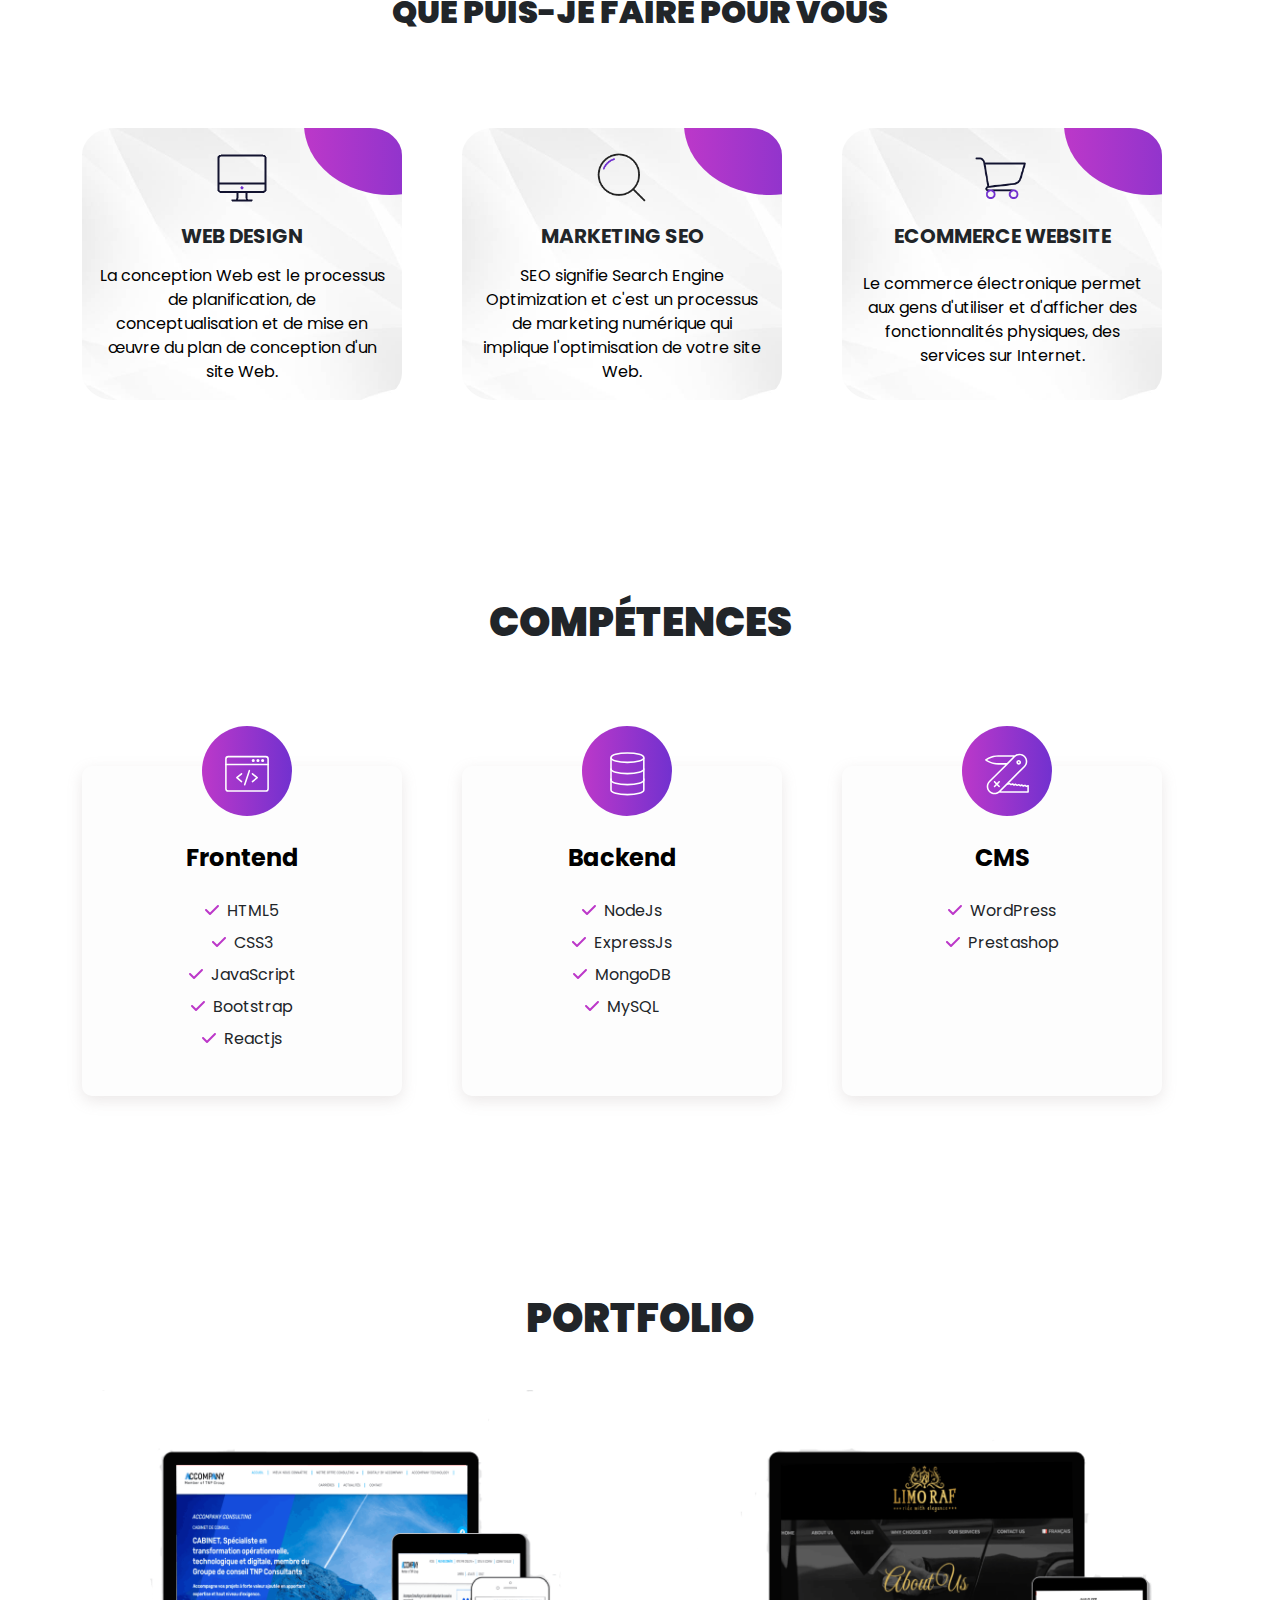
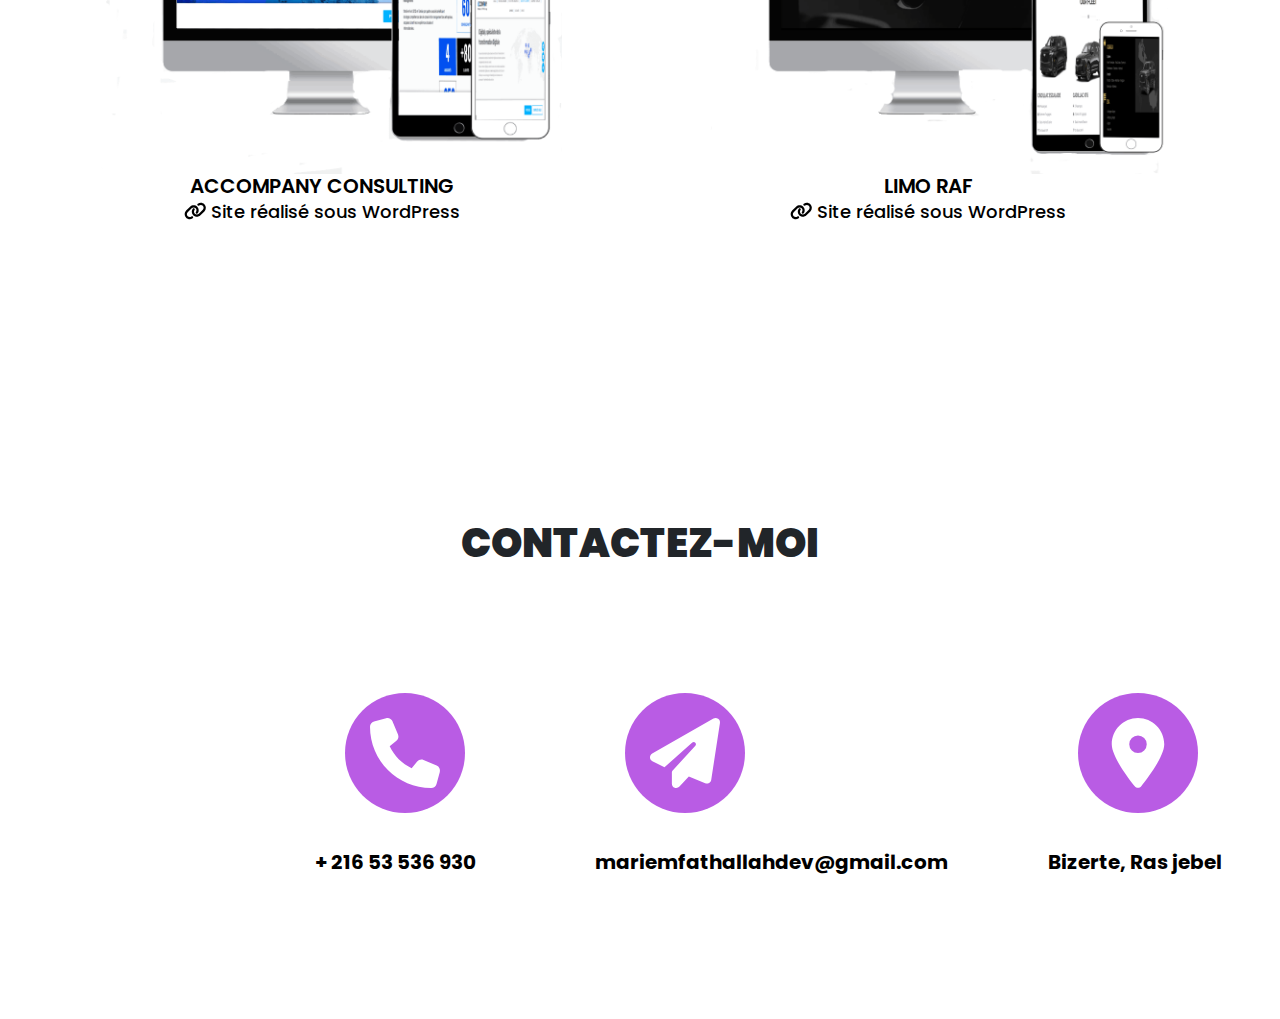
==== commit 560b9eb4: "first commit" ====
--- a/index.html
+++ b/index.html
@@ -127,7 +127,17 @@
           <div class="description-about col-md-6 col-lg-6">
             <h1 class="m-4 my-skills">A PROPOS DE MOI</h1>
             <p class="m-5">
-              Mon objectif est de fournir des solutions web de qualité qui aident mes clients à atteindre leurs objectifs et à se démarquer dans votre domaine en créant des interfaces attrayantes et fonctionnelles qui captivent les utilisateurs. Je suis capable de traduire les besoins de mes clients en une vision créative et de travailler en étroite collaboration avec eux pour créer des sites Web qui reflètent leur marque et atteignent leurs objectifs commerciaux.Avec une  expérience dans WordPress Prestashop... HTML, CSS, Javascript et dans l'utilisation de frameworks tels que React..., je suis à la pointe de l'industrie. J'utilise les derniers techniques pour créer des sites Web rapides, réactifs et compatibles avec tous les navigateurs. Si vous recherchez un développeur front-end passionné et compétent pour créer un site Web qui passionne vos clients et améliore votre présence en ligne, vous avez fait le bon choix.
+              Mon objectif est de fournir des solutions web de qualité qui aident mes clients à atteindre 
+              leurs objectifs et à se démarquer dans votre domaine en créant des interfaces
+               attrayantes et fonctionnelles qui captivent les utilisateurs. 
+               Je suis capable de traduire les besoins de mes clients en une 
+               vision créative et de travailler en étroite collaboration avec 
+               eux pour créer des sites Web qui reflètent leur marque et atteignent 
+               leurs objectifs commerciaux.
+               Avec une  expérience dans WordPress Prestashop... HTML, CSS, Javascript et dans l'utilisation 
+               de frameworks tels que React..., je suis à la pointe de l'industrie. J'utilise les
+               dernières techniques pour créer des sites Web rapides, réactifs et compatibles avec tous les navigateurs. Si vous recherchez un développeur
+                 front-end passionné et compétent pour créer un site Web qui passionne vos clients et améliore votre présence en ligne, vous avez fait le bon choix.
 
             </p>
           </div>
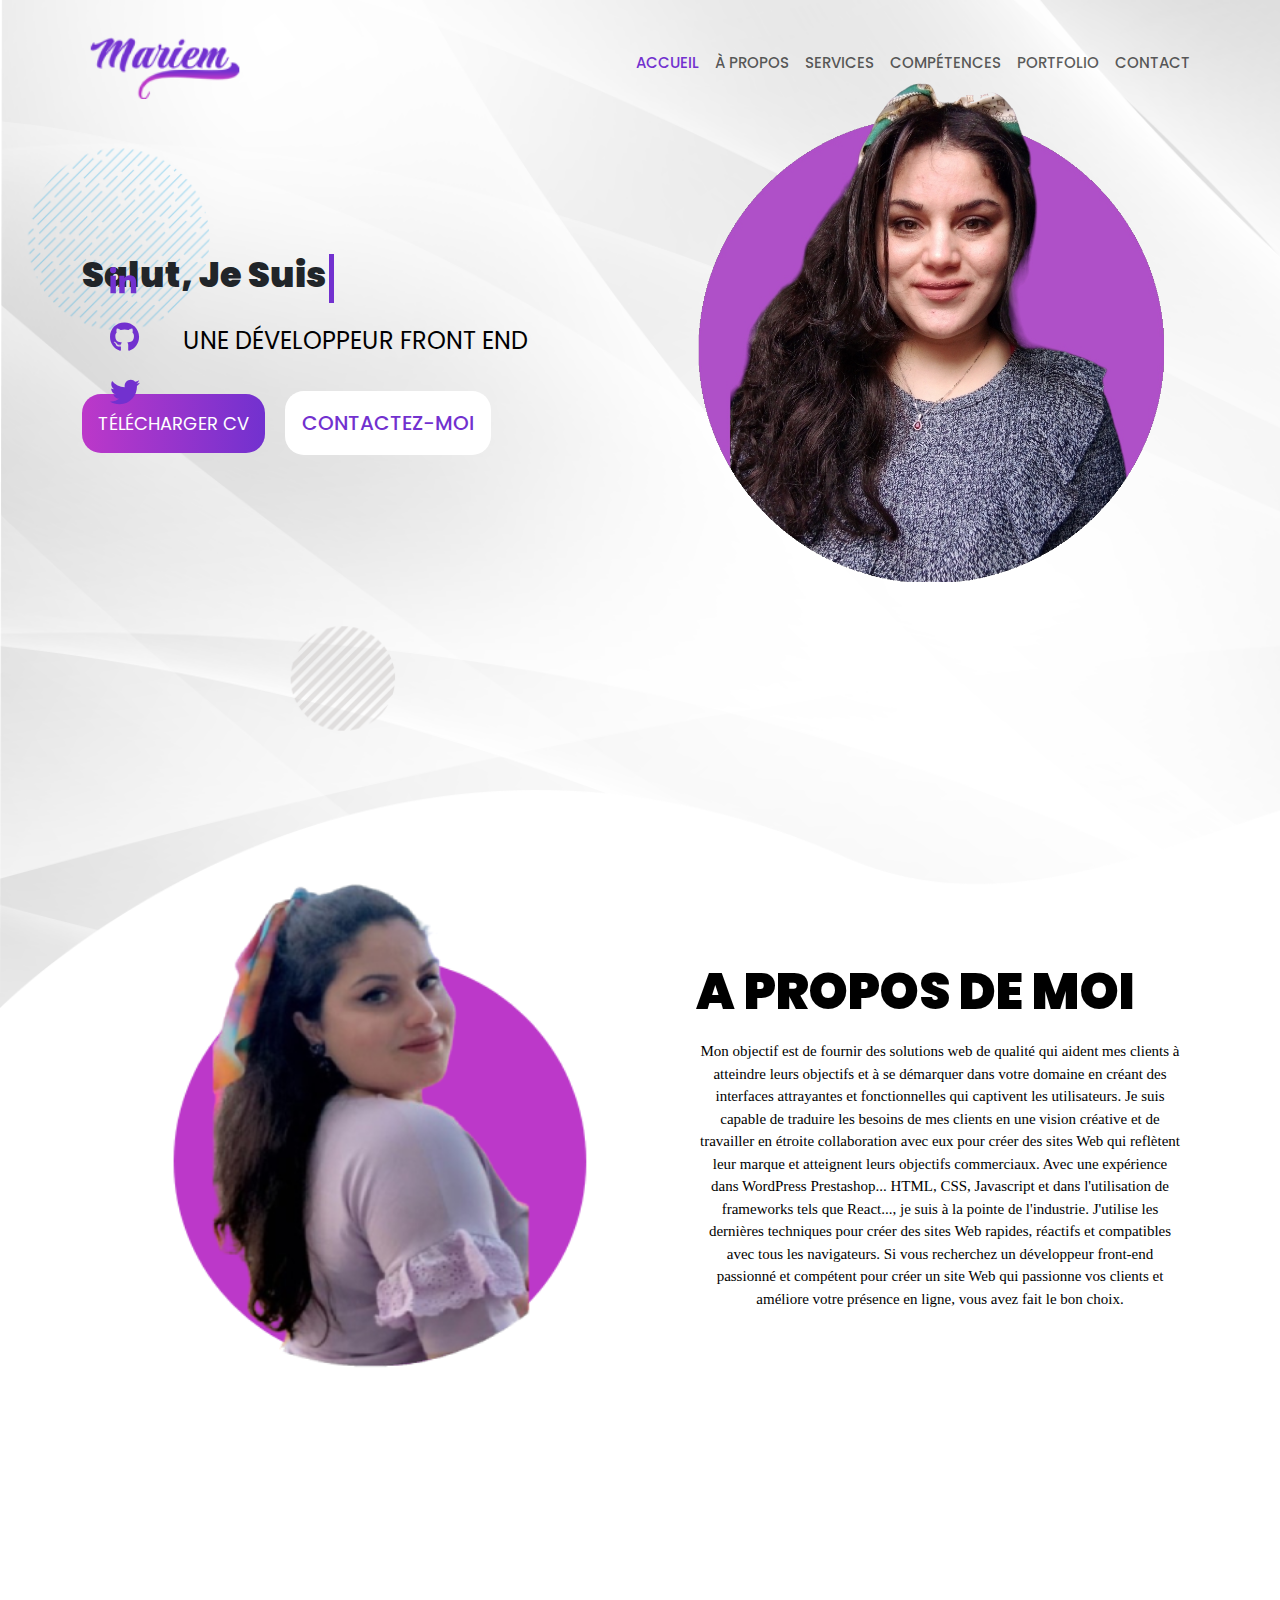
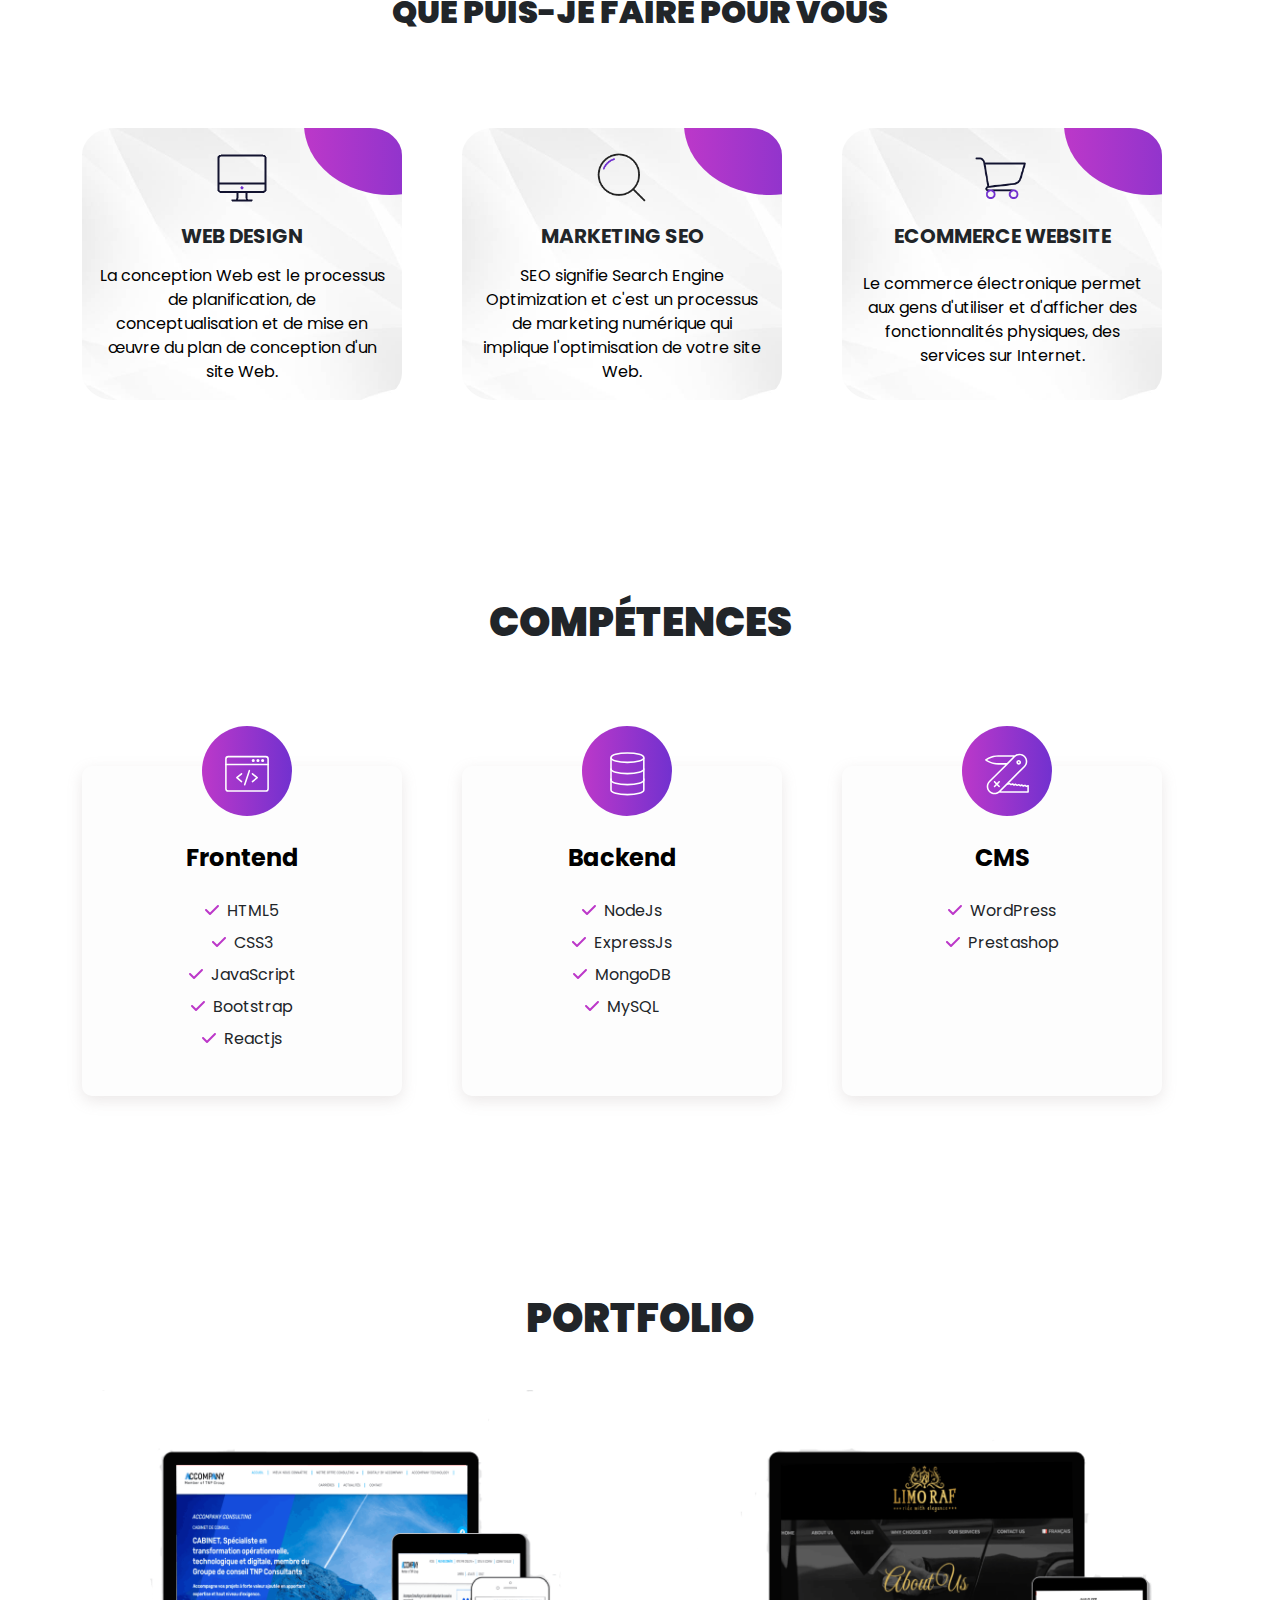
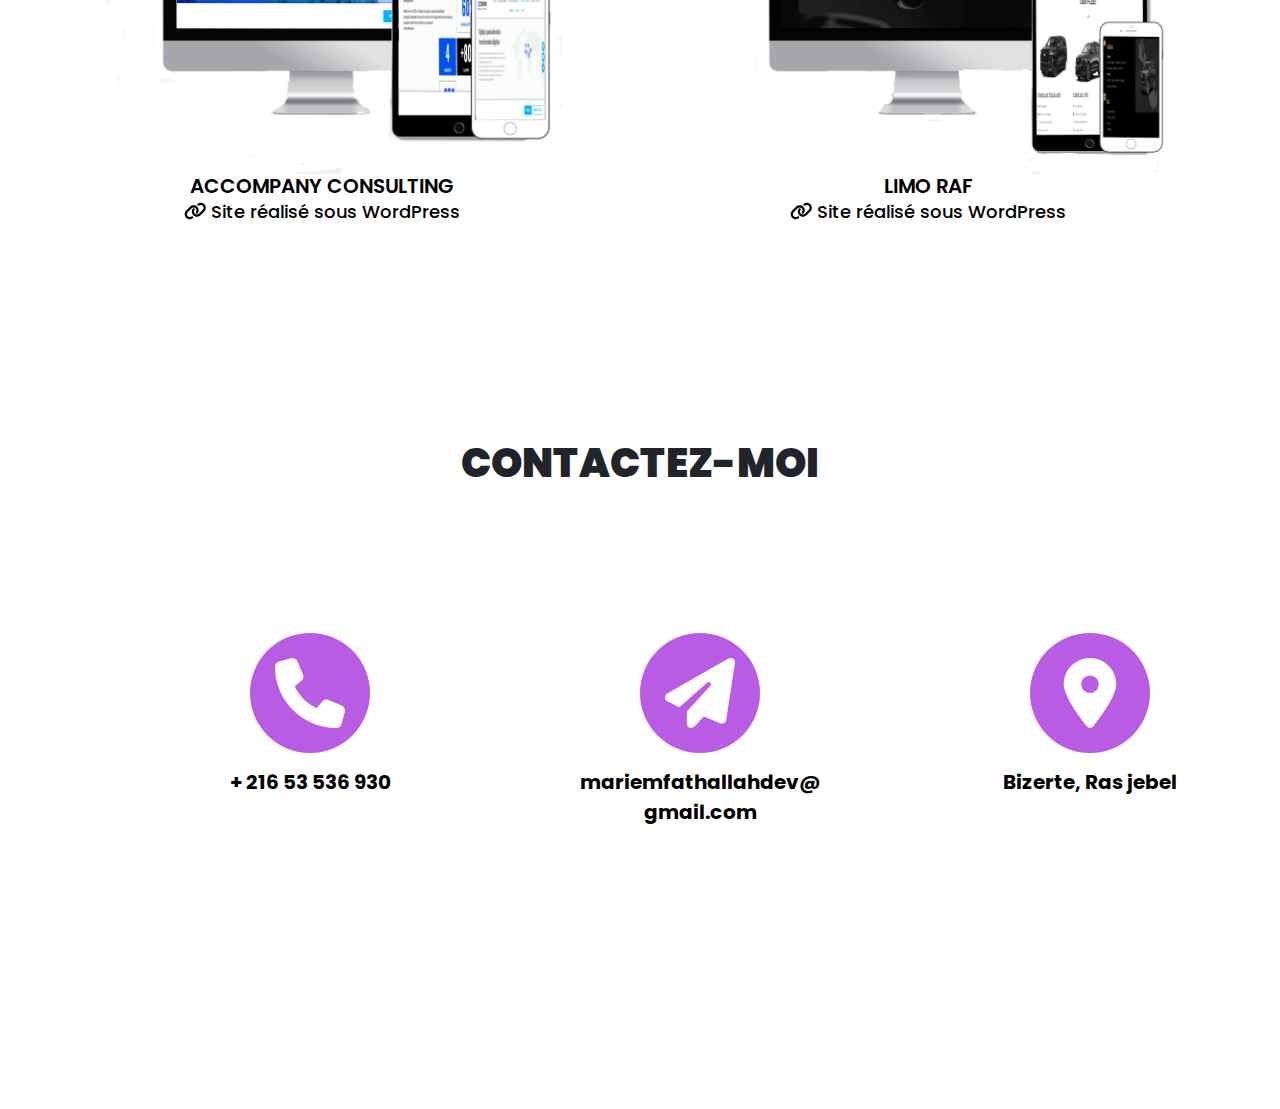
==== commit 61150d9e: "first commit" ====
--- a/index.html
+++ b/index.html
@@ -306,7 +306,7 @@
   <!--PORTFOLIO-->
     <!--CONTACT ========-->
 <section id="contact-me">
-  <div class="container   align-items-center justify-content-center m-auto" >
+  <div class="container" style="bottom:80px; position: relative;">
     <div class="row">
       <h1 class="my-skills text-center">CONTACTEZ-MOI</h1>
    
@@ -317,7 +317,7 @@
                 <span class="fa fa-phone"></span>
               </div>
               <div class="text pl-3">
-                <p style=" font-weight: 700; font-size: 20px;" id="mail"><a href="tel://53536930">+ 216 53 536 930</a></p>
+                <p style=" font-weight: 700; font-size: 20px;" ><a href="tel://53536930" id="tele">+ 216 53 536 930</a></p>
               </div>
             </div>
 
@@ -326,7 +326,7 @@
                 <span class="fa fa-paper-plane"></span>
               </div>
               <div class="text pl-3">
-                <p style=" font-weight: 700; font-size: 20px;"> <a href="mailto:mariemfathallahdev@gmail.com" id="mail">mariemfathallahdev@gmail.com</a></p>
+                <p style=" font-weight: 700; font-size: 20px;"> <a href="mailto:mariemfathallahdev@gmail.com" id="mail">mariemfathallahdev@</br>gmail.com</a></p>
               </div>
             </div>
 
@@ -379,43 +379,7 @@
 /* ======= SCROLL TO TOP ======*/
 
 
-/* VALIDATION BOOTSTRAP */
-// Example starter JavaScript for disabling form submissions if there are invalid fields
-(function () {
-  'use strict'
-
-  // Fetch all the forms we want to apply custom Bootstrap validation styles to
-  var forms = document.querySelectorAll('.needs-validation')
-
-  // Loop over them and prevent submission
-  Array.prototype.slice.call(forms)
-    .forEach(function (form) {
-      form.addEventListener('submit', function (event) {
-        if (!form.checkValidity()) {
-          event.preventDefault()
-          event.stopPropagation()
-        }
-
-        form.classList.add('was-validated')
-      }, false)
-    })
-})()
-/* VALIDATION BOOTSTRAP */
-function sendEmail(){
-  Email.send({
-    SecureToken : "c16c343c-310b-4185-a1d0-7fcd00e5d435",
-    To : 'mariemfathallahdev@gmail.com',
-    From : "mariemfathallahdev@gmail.com",
-    Subject : "test email",
-    Body : "name: "  + document.getElementById("name").value
-    +"<br> Email: "   + document.getElementById("email").value
-    +"<br> Message: "   + document.getElementById("message").value
-}).then(
-
-  message => alert(message)
-);
-
-}
+
     </script>
 
   </body>
--- a/css/project.css
+++ b/css/project.css
@@ -368,11 +368,14 @@
   height: 70px;
   background-color: #b95ce4;
   border-radius: 50%;
-  margin: 0 auto;
+position: relative;
   color: #fff;
-  margin-bottom: 20px;
+align-items: center;
+justify-content: center;
+justify-items: center;
   padding: 25px;
 }
+
 
 .icon .fa-location-dot:hover,
 .fa-phone:hover,
@@ -384,22 +387,24 @@
 .text a ,p{
   text-decoration: none;
   color: black !important;
+  text-align: center;
 
 }
 
 .dbox{
   position: relative;
-  top: 20px;
 align-items: center;
-  margin: 50px;
-left: 30%;
+justify-content: center;
+text-align: center;
+  margin: 90px;
+
 }
 
 
 /*CONTACT*/
 
 
-@media only screen and (max-width: 750px) {
+@media only screen and (max-width: 720px) {
   .silder{
     position: relative !important;  
     bottom: 180px !important;
@@ -552,8 +557,7 @@
 }
 .text p{
   font-size: 14px !important;
-  position: relative;
-  right: 90px;
+  
 }
 .text a {
   font-size: 14px;
@@ -561,16 +565,34 @@
 
 
 } 
- #mail{
-  position: relative !important;
-  right: 35px !important;
-}
+
 .icon .fa-location-dot,
 .fa-phone,
 .fa-paper-plane {
   width: 30px;
   height: 30px;
-  padding: 15px;
+  padding: 30px;
+  position: relative;
+  left: 20px !important;
+}
+.fa-paper-plane ,.text p {
+  position: relative;
+right: 10px !important;
+}
+.text #adresse{
+  position: relative;
+left: 60px !important;
+}
+.text #mail{
+  position: relative !important;
+left: 40px  !important; 
+  text-align: center;
+
+}
+.text #tele{
+  position: relative !important;
+margin-left: 60px !important; 
+text-align: center;
 }
 .card{
   width: 80% !important;
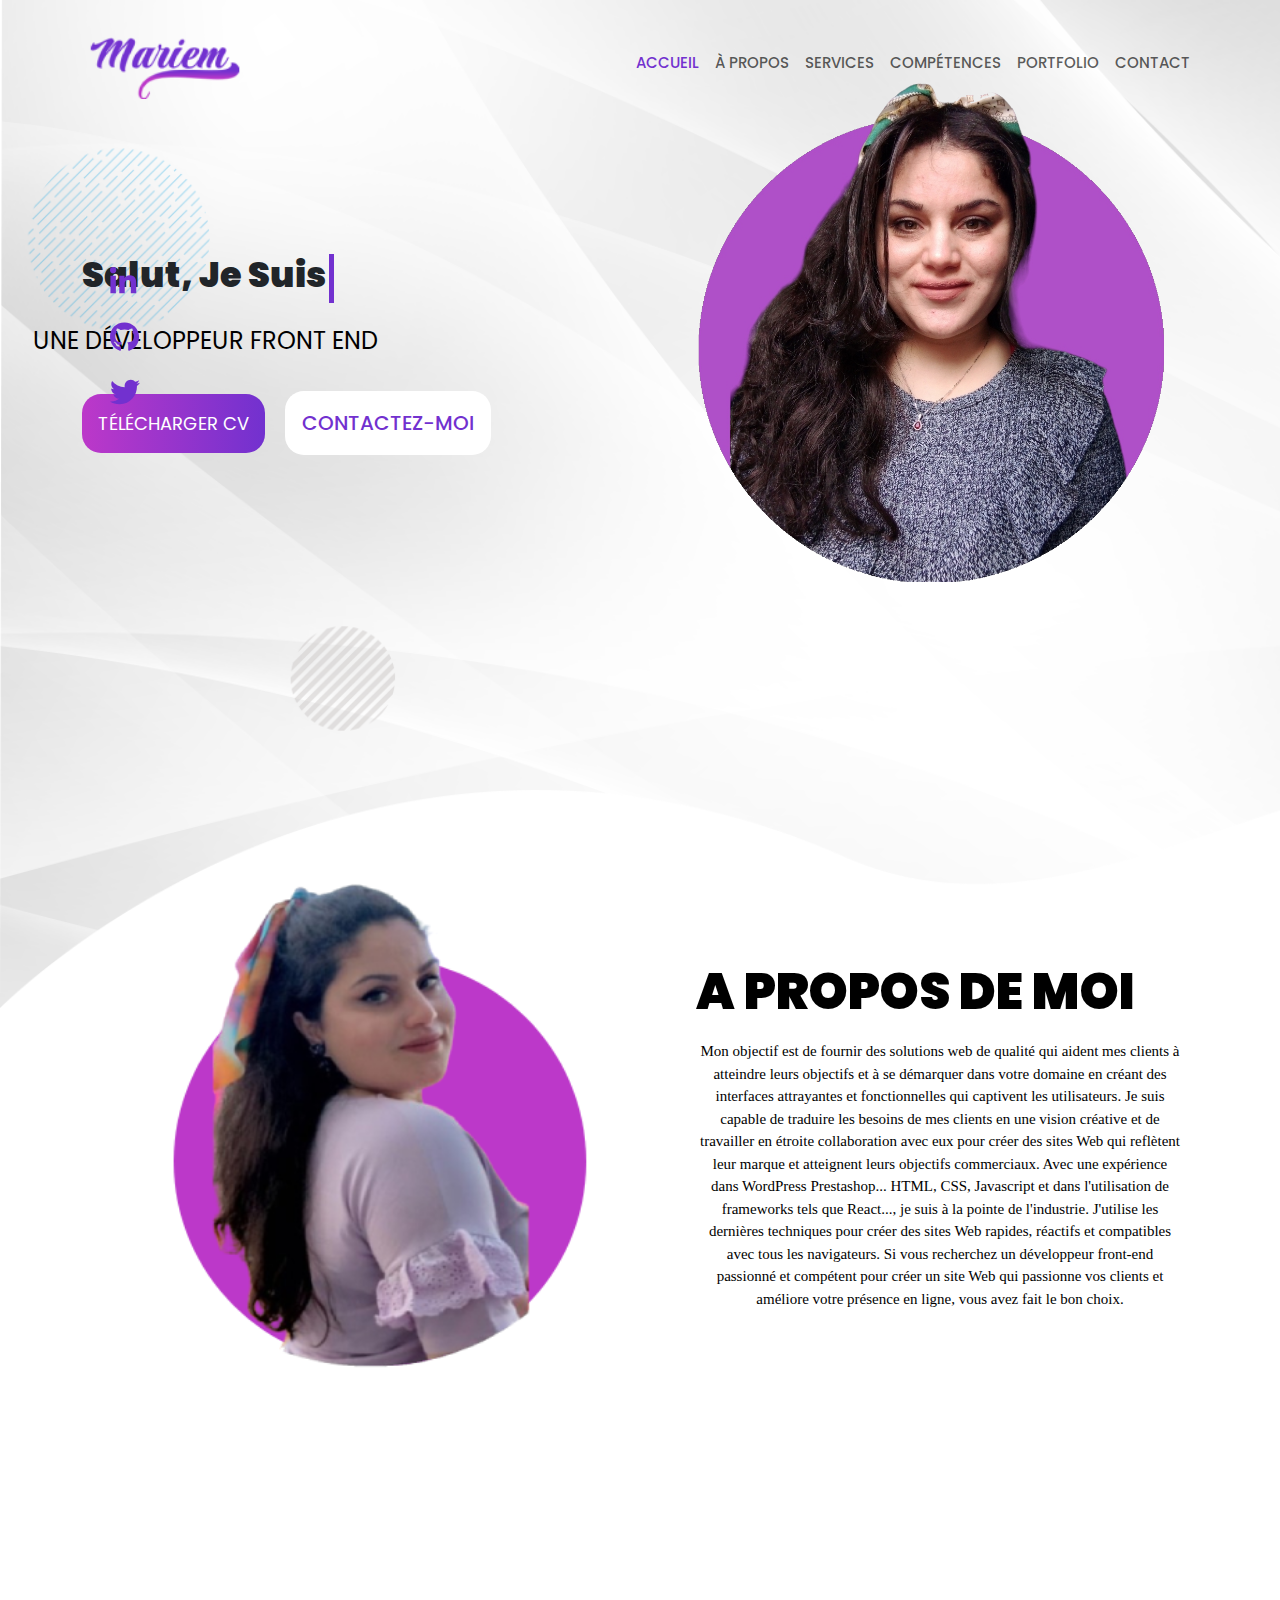
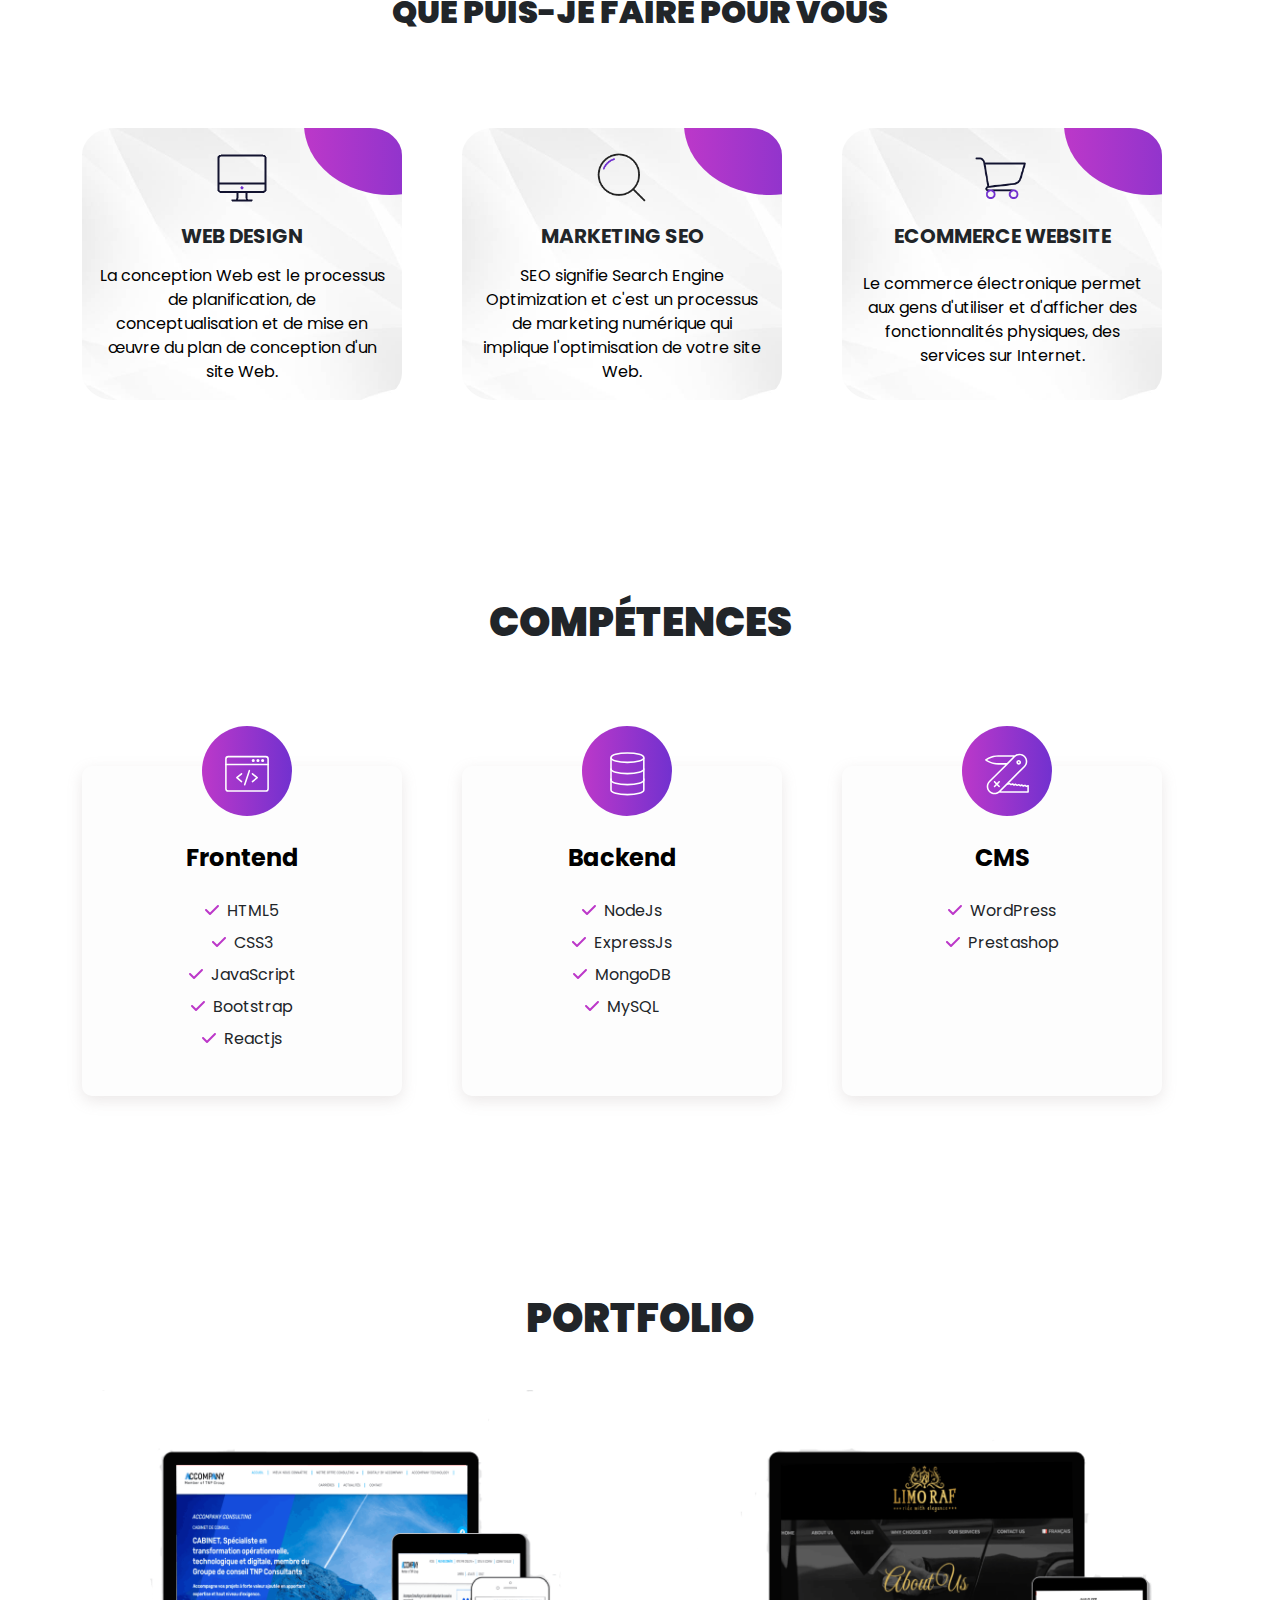
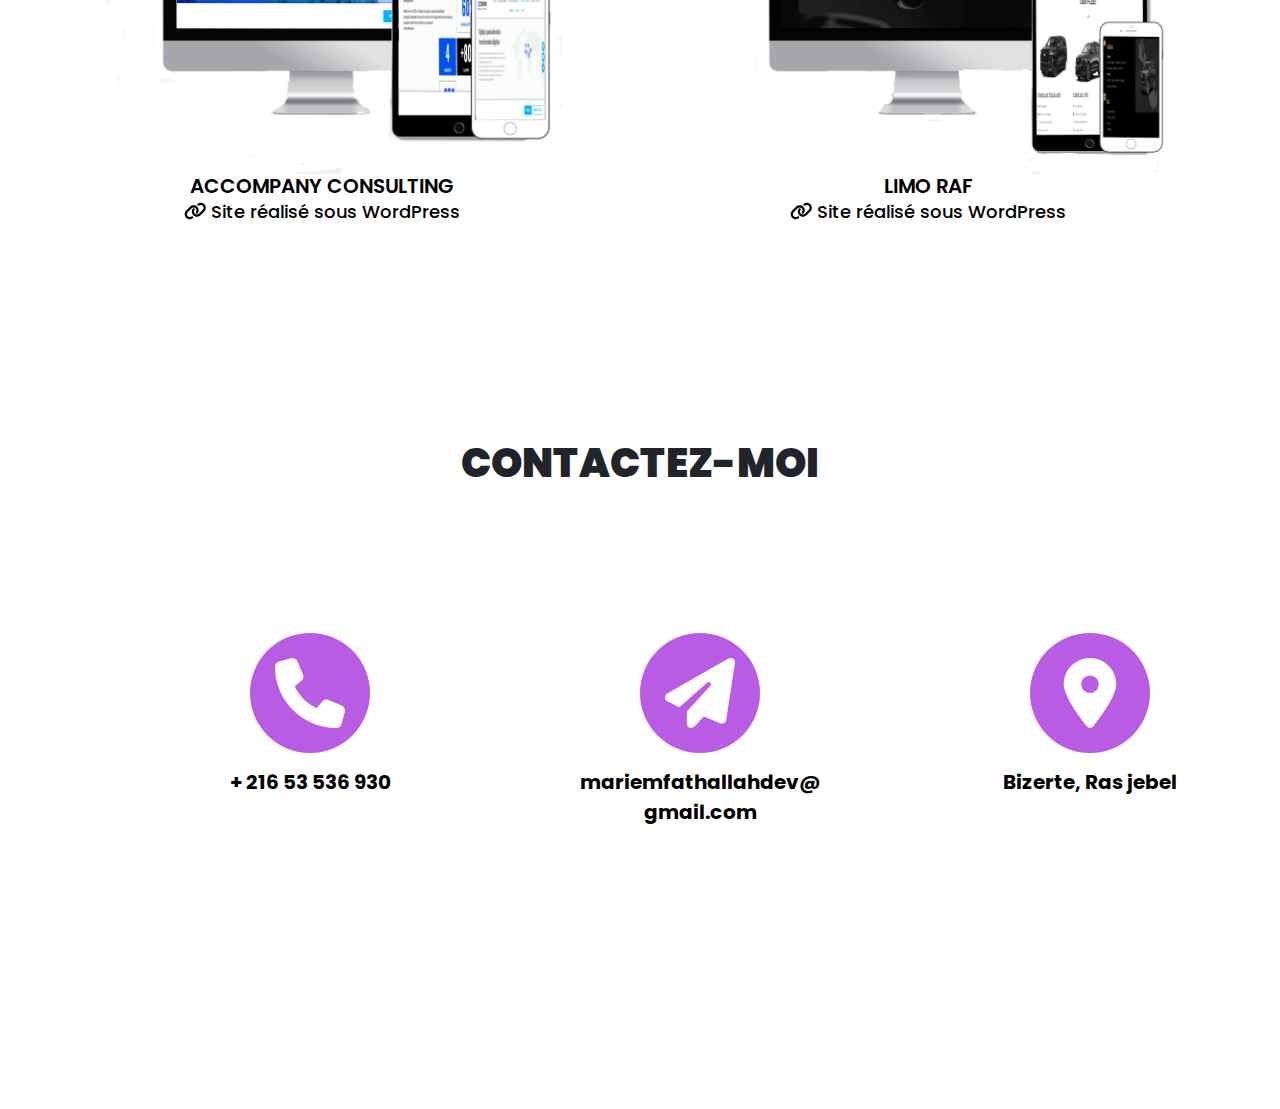
==== commit 102a092e: "first commit" ====
--- a/index.html
+++ b/index.html
@@ -89,7 +89,7 @@
               <!--ICONS-->
               <h1>Salut, je suis <span class="my-name"></span></h1>
 
-              <p class="fs-4">une développeur front end</p>
+              <p class="fs-4 dev">une développeur front end</p>
               <button class="btn btn-secondary p-3 bnt-1 text-uppercase" type="button">
            <a href="./downloads/CV_Mariem_Fathallah.pdf" style="color: #fff; text-decoration: none;">Télécharger CV</a>   
             
@@ -308,7 +308,7 @@
 <section id="contact-me">
   <div class="container" style="bottom:80px; position: relative;">
     <div class="row">
-      <h1 class="my-skills text-center">CONTACTEZ-MOI</h1>
+      <h1 class="my-skills text-center contact">CONTACTEZ-MOI</h1>
    
         <div class="col-md-6 mb-5">
           <div class="info-wrap w-100 p-lg-5 p-4 img d-flex ">
--- a/css/project.css
+++ b/css/project.css
@@ -81,9 +81,11 @@
   font-weight: 600;
 }
 .description p {
+  position: relative;
   text-transform: uppercase;
   font-size: 20px;
   font-weight: 500px;
+  right: 150px !important;
 }
 button.btn-secondary {
   background: linear-gradient(to right, #bc38c9 0%, #7231cf 100%) !important;
@@ -433,7 +435,9 @@
     font-size: 30px !important;
   }
   .description p{
+    position: relative;
     font-size: 17px !important;
+  margin-right: 80px !important;
   }
 
   .icons-contact {
@@ -612,9 +616,16 @@
 }
 #contact-me {
   position: relative !important;
-bottom:80px !important
-}
-
+bottom:80px !important;
+align-items: center;
+text-align: center;
+right:100px
+
+}
+.contact{
+  position: relative;
+  left:100px
+}
 .navbar .navbar-toggler {
   position: relative !important;
   margin-top: 80px !important;
